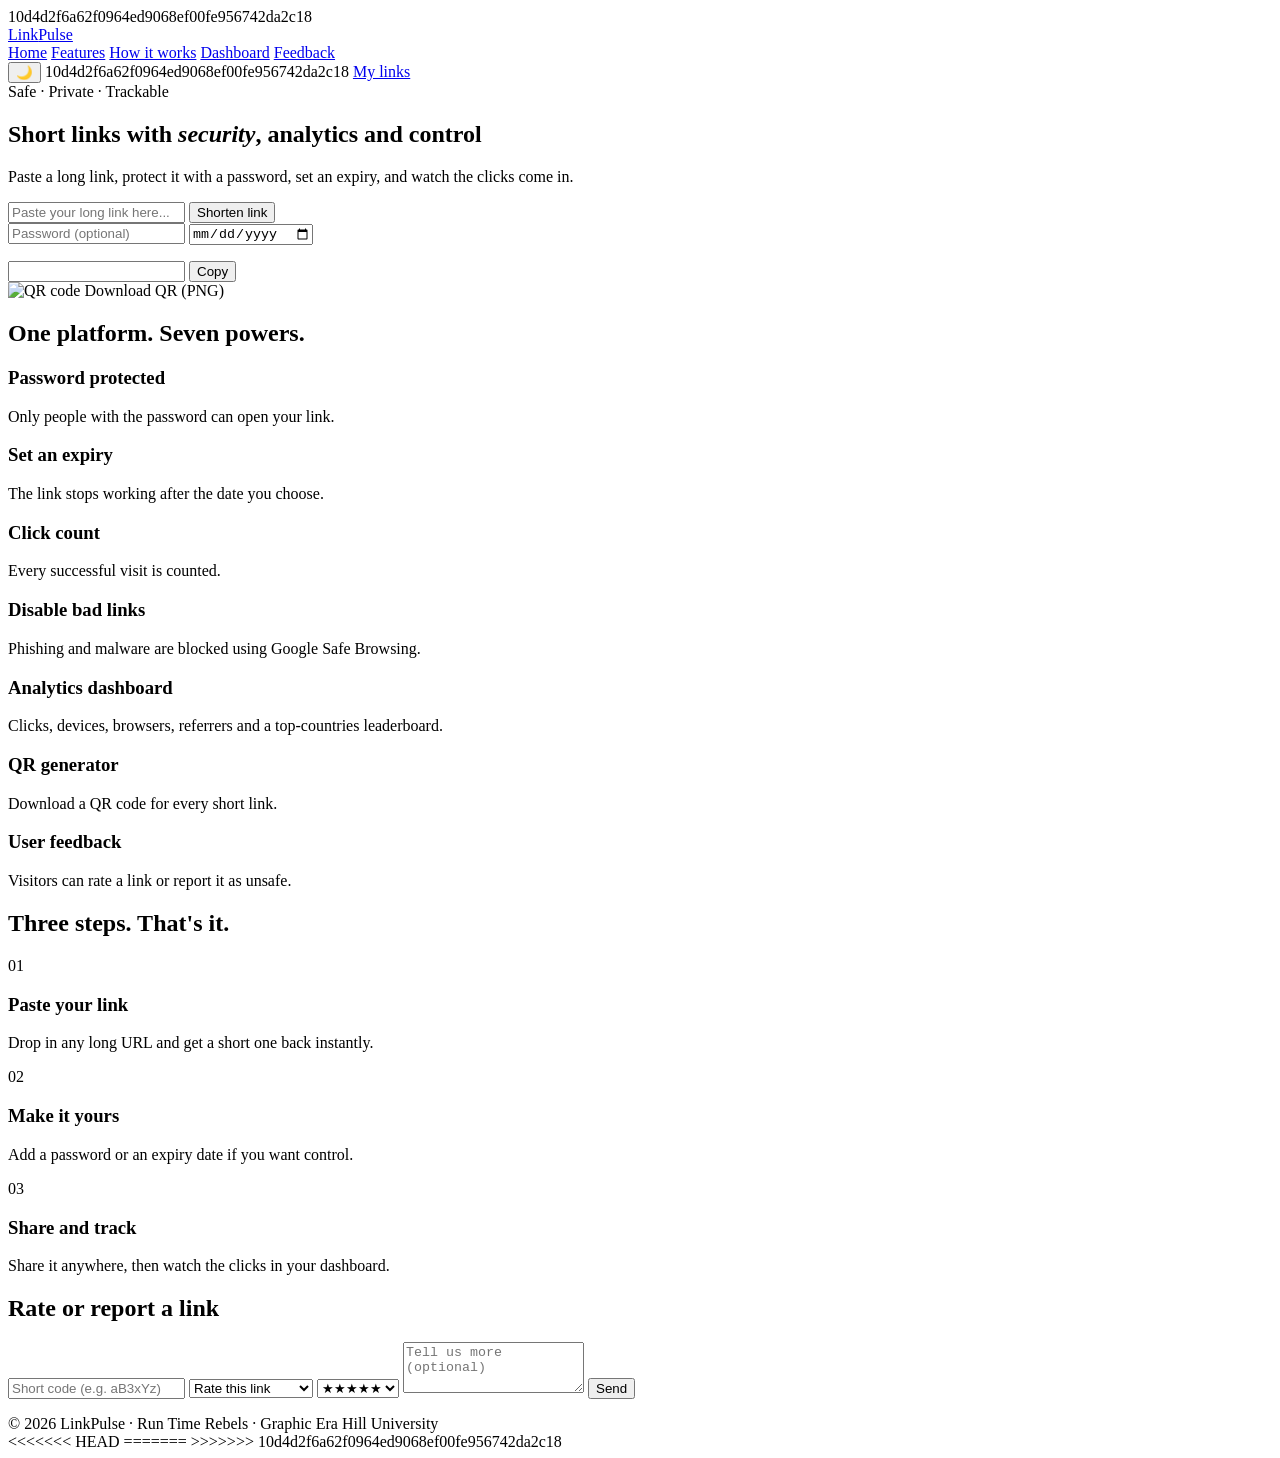
==== templates/index.html @ 5eec3382 "Fix merge conflict in index.html Resolve merge conflict in index.html" ====
<!DOCTYPE html>
<html lang="en">

<head>
    <meta charset="UTF-8">
    <meta name="viewport" content="width=device-width, initial-scale=1">
    <title>LinkPulse – Short links with security, analytics and control</title>

    <link rel="stylesheet" href="static/css/style.css">
    <script>
  document.documentElement.setAttribute("data-theme", localStorage.getItem("lp_theme") || "light");
</script>

    <link rel="stylesheet" href="styless.css">
 10d4d2f6a62f0964ed9068ef00fe956742da2c18
</head>

<body>

    <!-- 1. NAVBAR -->
    <header class="nav">
        <div class="container nav-inner">
            <a href="/" class="brand">Link<span>Pulse</span></a>

            <nav class="nav-links">
                <a href="/">Home</a>
                <a href="#features">Features</a>
                <a href="#how">How it works</a>
                <a href="/dashboard">Dashboard</a>
                <a href="#feedback">Feedback</a>
            </nav>

            <button id="theme-toggle" class="theme-btn" type="button" aria-label="Switch theme">🌙</button>


 10d4d2f6a62f0964ed9068ef00fe956742da2c18
            <a href="/dashboard" class="btn btn-small">My links</a>
        </div>
    </header>

    <main>

        <!-- 2. HERO: shorten form + result -->
        <section class="hero container">
            <span class="pill">Safe · Private · Trackable</span>
            <h1>Short links with <em>security</em>, analytics and control</h1>
            <p class="sub">Paste a long link, protect it with a password, set an expiry, and watch the clicks come in.
            </p>

            <!-- Shorten form -->
            <form id="shorten-form" class="shorten-box">
                <div class="row">
                    <input type="text" id="url" placeholder="Paste your long link here..." required>
                    <button type="submit" class="btn">Shorten link</button>
                </div>

                <div class="row options">
                    <input type="password" id="password" placeholder="Password (optional)">
                    <input type="date" id="expires" title="Expiry date (optional)">
                </div>

                <p id="error" class="error hidden"></p>
            </form>

            <!-- Result (hidden until a link is made) -->
            <div id="result" class="result hidden">
                <div class="row">
                    <input type="text" id="short-url" readonly>
                    <button id="copy-btn" class="btn">Copy</button>
                </div>

                <div class="qr-area">
                    <img id="qr-img" alt="QR code" width="130" height="130">
                    <a id="qr-download" class="btn btn-ghost" download="linkpulse-qr.png">Download QR (PNG)</a>
                </div>
            </div>
        </section>

        <!-- 3. FEATURES (7 cards) -->
        <section id="features" class="section container">
            <h2>One platform. Seven powers.</h2>

            <div class="grid">
                <div class="card">
                    <h3>Password protected</h3>
                    <p>Only people with the password can open your link.</p>
                </div>
                <div class="card">
                    <h3>Set an expiry</h3>
                    <p>The link stops working after the date you choose.</p>
                </div>
                <div class="card">
                    <h3>Click count</h3>
                    <p>Every successful visit is counted.</p>
                </div>
                <div class="card">
                    <h3>Disable bad links</h3>
                    <p>Phishing and malware are blocked using Google Safe Browsing.</p>
                </div>
                <div class="card">
                    <h3>Analytics dashboard</h3>
                    <p>Clicks, devices, browsers, referrers and a top-countries leaderboard.</p>
                </div>
                <div class="card">
                    <h3>QR generator</h3>
                    <p>Download a QR code for every short link.</p>
                </div>
                <div class="card">
                    <h3>User feedback</h3>
                    <p>Visitors can rate a link or report it as unsafe.</p>
                </div>
            </div>
        </section>

        <!-- 4. HOW IT WORKS (3 steps) -->
        <section id="how" class="section container">
            <h2>Three steps. That's it.</h2>

            <div class="grid three">
                <div class="card">
                    <span class="num">01</span>
                    <h3>Paste your link</h3>
                    <p>Drop in any long URL and get a short one back instantly.</p>
                </div>
                <div class="card">
                    <span class="num">02</span>
                    <h3>Make it yours</h3>
                    <p>Add a password or an expiry date if you want control.</p>
                </div>
                <div class="card">
                    <span class="num">03</span>
                    <h3>Share and track</h3>
                    <p>Share it anywhere, then watch the clicks in your dashboard.</p>
                </div>
            </div>
        </section>

        <!-- 5. FEEDBACK FORM -->
        <section id="feedback" class="section container narrow">
            <h2>Rate or report a link</h2>

            <form id="feedback-form" class="card form">
                <input type="text" id="fb-code" placeholder="Short code (e.g. aB3xYz)" required>

                <select id="fb-type">
                    <option value="rating">Rate this link</option>
                    <option value="report">Report as unsafe</option>
                </select>

                <select id="fb-rating">
                    <option value="5">★★★★★</option>
                    <option value="4">★★★★</option>
                    <option value="3">★★★</option>
                    <option value="2">★★</option>
                    <option value="1">★</option>
                </select>

                <textarea id="fb-message" rows="3" placeholder="Tell us more (optional)"></textarea>

                <button class="btn" type="submit">Send</button>
                <p id="fb-status" class="muted"></p>
            </form>
        </section>

    </main>

    <!-- 6. FOOTER -->
    <footer class="footer">
        <div class="container">© 2026 LinkPulse · Run Time Rebels · Graphic Era Hill University</div>
    </footer>

    <!-- Scripts -->
    <script src="/static/js/common.js"></script>
    <script src="/static/js/app.js"></script>
</body>

<<<<<<< HEAD
</html>
=======
</html>
>>>>>>> 10d4d2f6a62f0964ed9068ef00fe956742da2c18
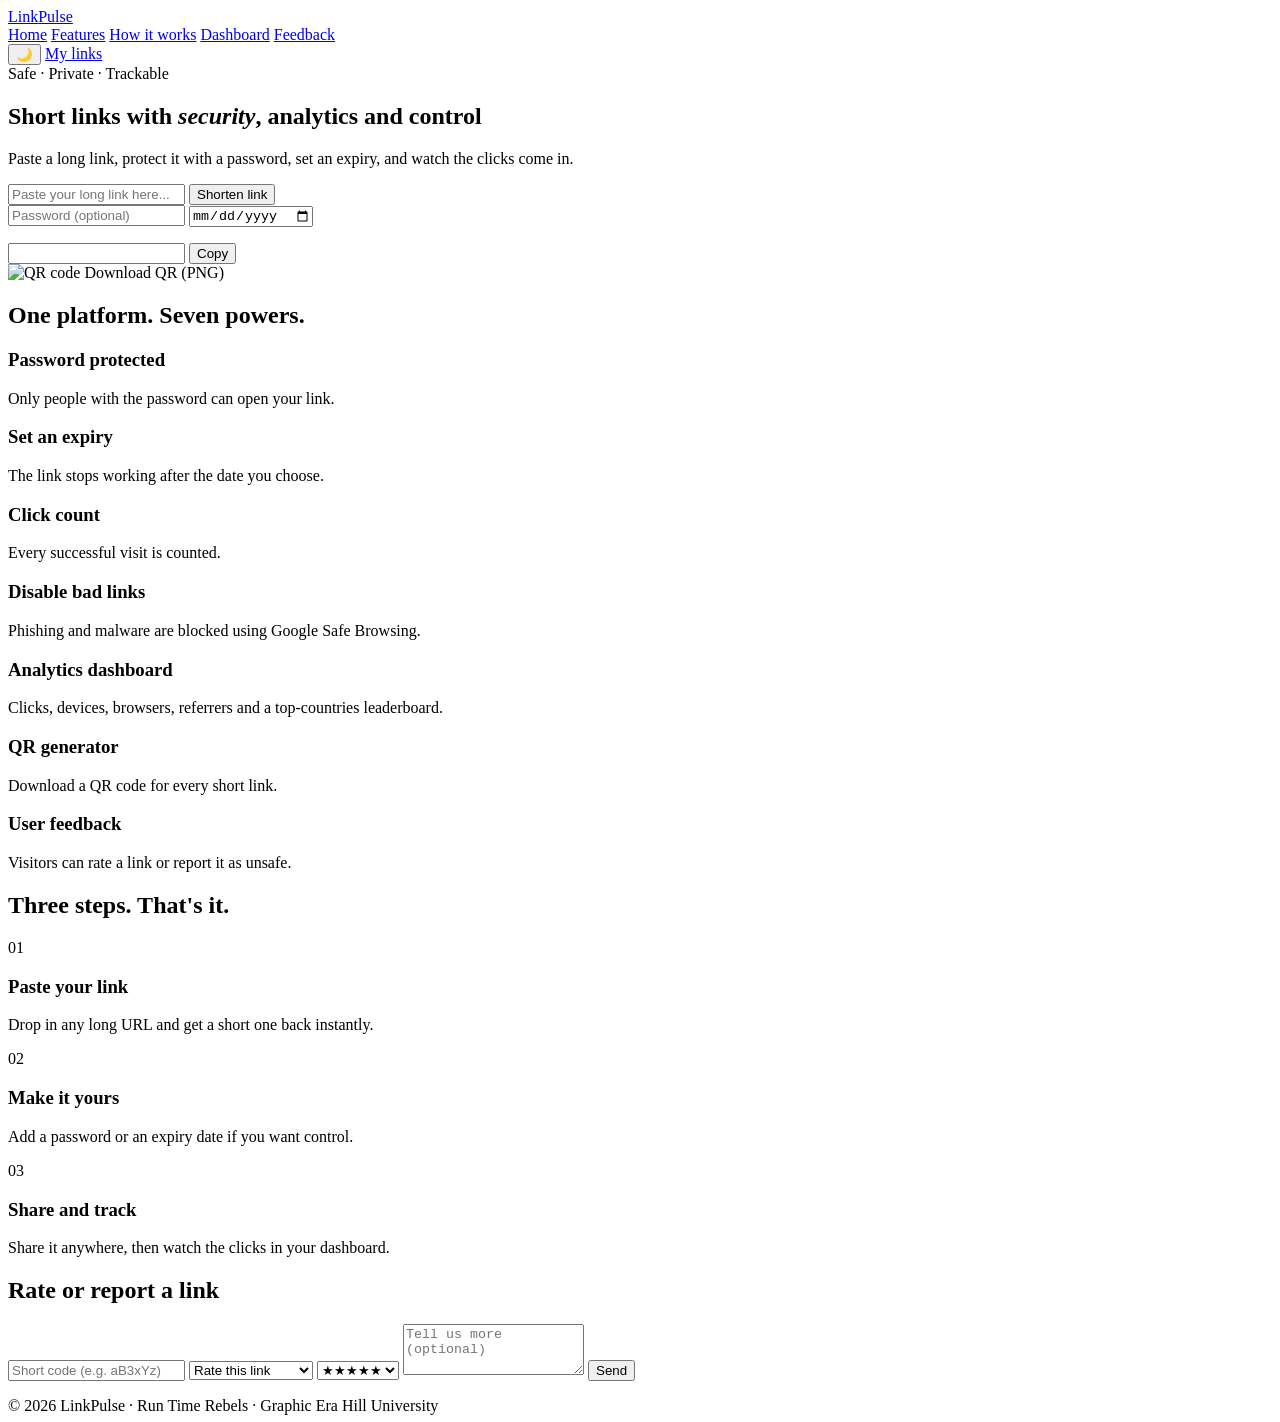
==== commit dba13ad7: "Clean up index.html by removing comments Removed commented sections for navbar, hero, features, how " ====
--- a/templates/index.html
+++ b/templates/index.html
@@ -12,12 +12,11 @@
 </script>
 
     <link rel="stylesheet" href="styless.css">
- 10d4d2f6a62f0964ed9068ef00fe956742da2c18
+
 </head>
 
 <body>
 
-    <!-- 1. NAVBAR -->
     <header class="nav">
         <div class="container nav-inner">
             <a href="/" class="brand">Link<span>Pulse</span></a>
@@ -33,21 +32,18 @@
             <button id="theme-toggle" class="theme-btn" type="button" aria-label="Switch theme">🌙</button>
 
 
- 10d4d2f6a62f0964ed9068ef00fe956742da2c18
             <a href="/dashboard" class="btn btn-small">My links</a>
         </div>
     </header>
 
     <main>
 
-        <!-- 2. HERO: shorten form + result -->
         <section class="hero container">
             <span class="pill">Safe · Private · Trackable</span>
             <h1>Short links with <em>security</em>, analytics and control</h1>
             <p class="sub">Paste a long link, protect it with a password, set an expiry, and watch the clicks come in.
             </p>
 
-            <!-- Shorten form -->
             <form id="shorten-form" class="shorten-box">
                 <div class="row">
                     <input type="text" id="url" placeholder="Paste your long link here..." required>
@@ -62,7 +58,6 @@
                 <p id="error" class="error hidden"></p>
             </form>
 
-            <!-- Result (hidden until a link is made) -->
             <div id="result" class="result hidden">
                 <div class="row">
                     <input type="text" id="short-url" readonly>
@@ -76,7 +71,6 @@
             </div>
         </section>
 
-        <!-- 3. FEATURES (7 cards) -->
         <section id="features" class="section container">
             <h2>One platform. Seven powers.</h2>
 
@@ -112,7 +106,6 @@
             </div>
         </section>
 
-        <!-- 4. HOW IT WORKS (3 steps) -->
         <section id="how" class="section container">
             <h2>Three steps. That's it.</h2>
 
@@ -135,7 +128,7 @@
             </div>
         </section>
 
-        <!-- 5. FEEDBACK FORM -->
+       
         <section id="feedback" class="section container narrow">
             <h2>Rate or report a link</h2>
 
@@ -164,18 +157,16 @@
 
     </main>
 
-    <!-- 6. FOOTER -->
+   
     <footer class="footer">
         <div class="container">© 2026 LinkPulse · Run Time Rebels · Graphic Era Hill University</div>
     </footer>
 
-    <!-- Scripts -->
+    
     <script src="/static/js/common.js"></script>
     <script src="/static/js/app.js"></script>
 </body>
 
-<<<<<<< HEAD
 </html>
-=======
+
 </html>
->>>>>>> 10d4d2f6a62f0964ed9068ef00fe956742da2c18
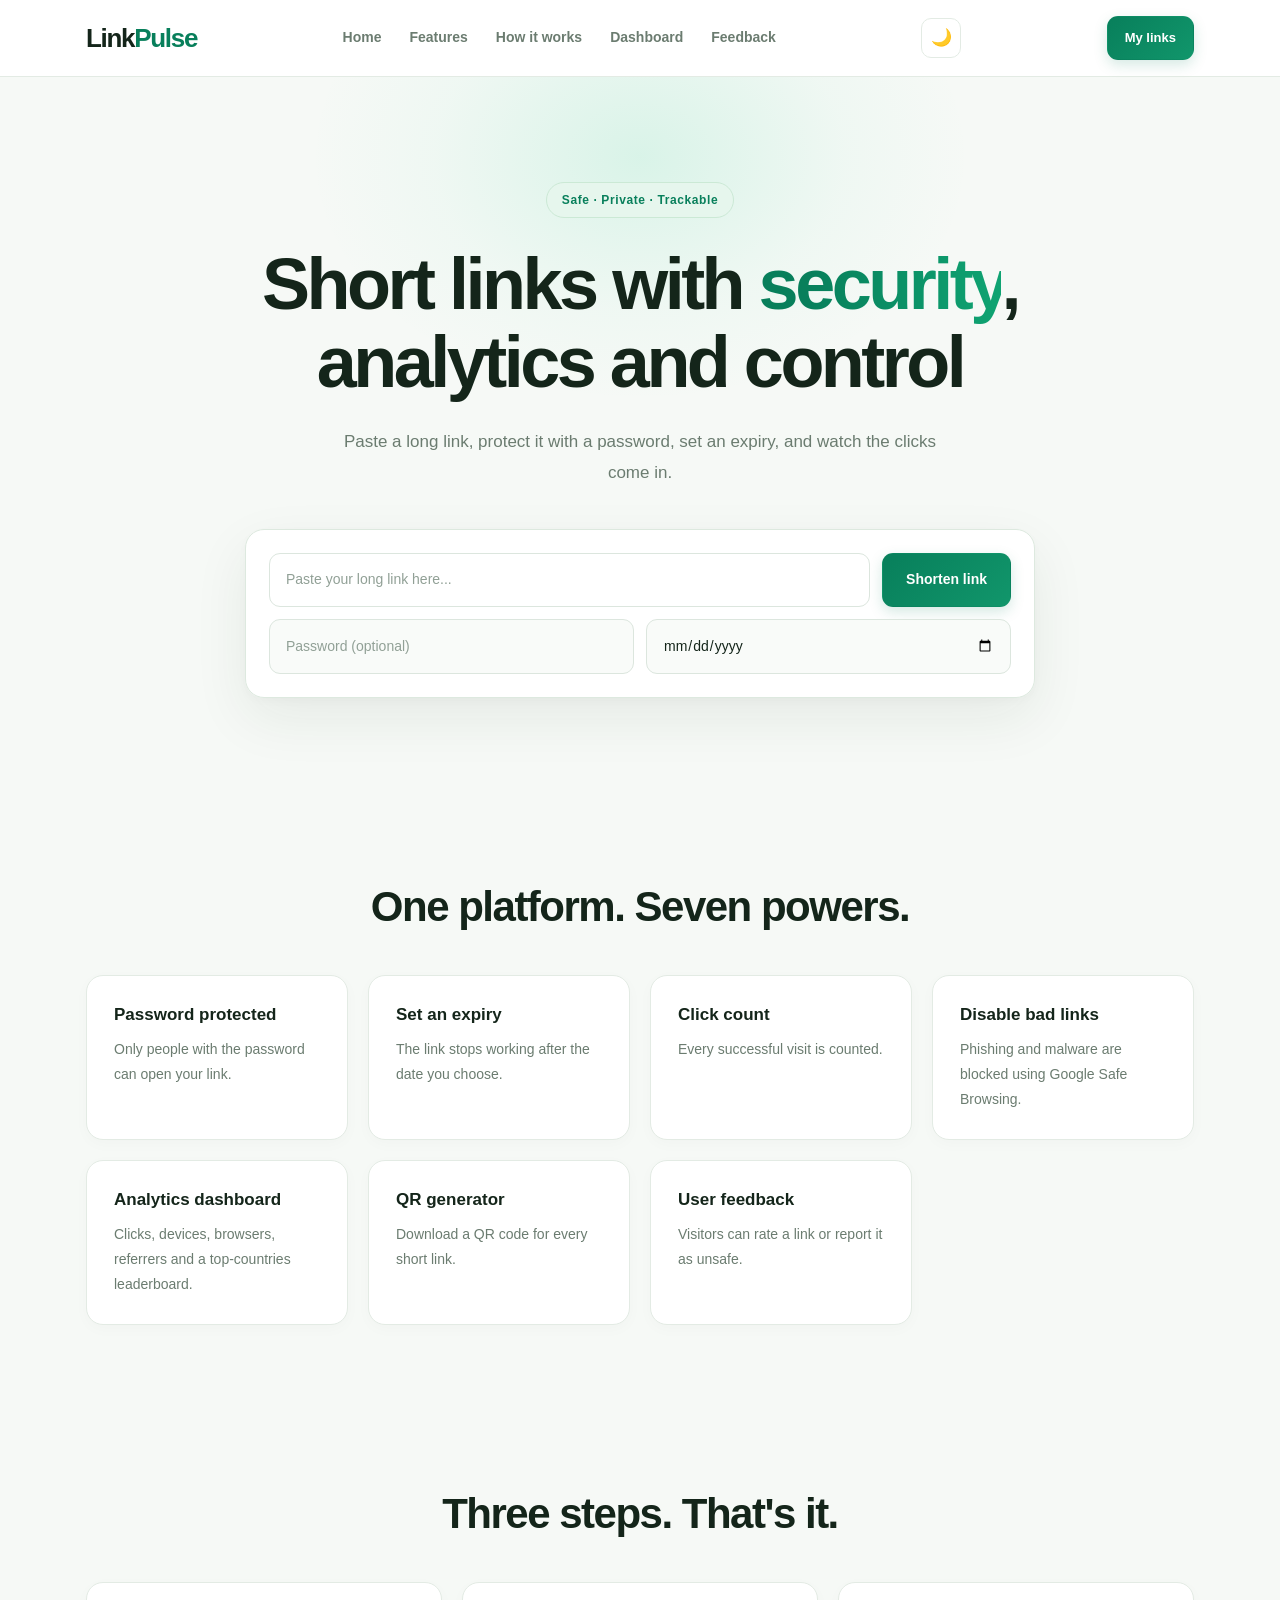
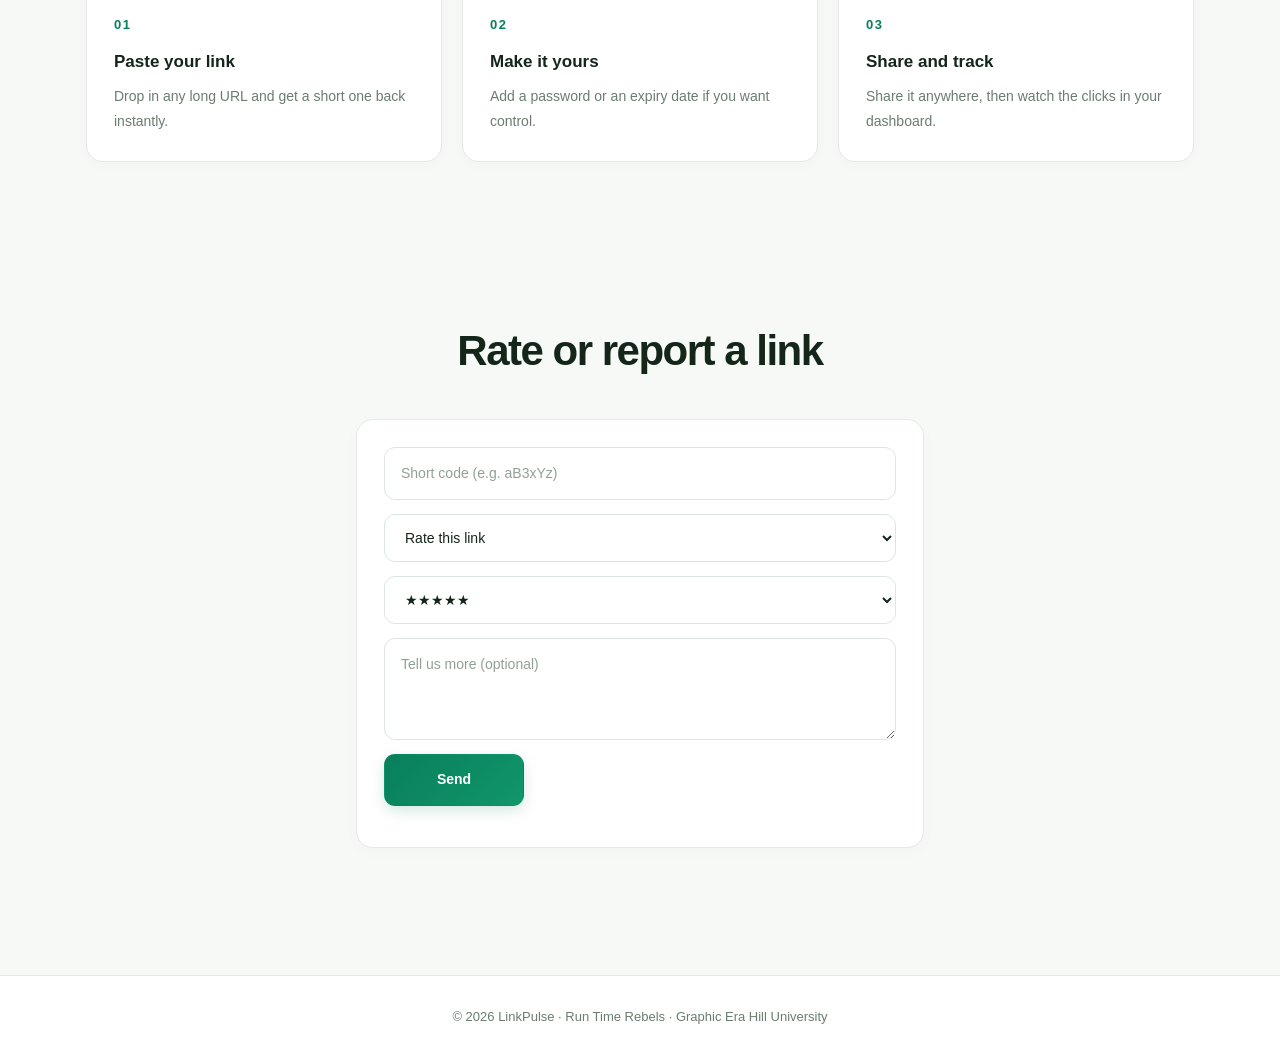
==== commit dfbf5785: "Fix stylesheet link and remove duplicate closing tag" ====
--- a/templates/index.html
+++ b/templates/index.html
@@ -6,13 +6,10 @@
     <meta name="viewport" content="width=device-width, initial-scale=1">
     <title>LinkPulse – Short links with security, analytics and control</title>
 
-    <link rel="stylesheet" href="static/css/style.css">
+    <link rel="stylesheet" href="/static/css/style.css">
     <script>
-  document.documentElement.setAttribute("data-theme", localStorage.getItem("lp_theme") || "light");
-</script>
-
-    <link rel="stylesheet" href="styless.css">
-
+        document.documentElement.setAttribute("data-theme", localStorage.getItem("lp_theme") || "light");
+    </script>
 </head>
 
 <body>
@@ -169,4 +166,4 @@
 
 </html>
 
-</html>
+
--- a/static/css/style.css
+++ b/static/css/style.css
@@ -0,0 +1,998 @@
+/* ========================================
+   LINKPULSE — PREMIUM EMERALD DESIGN
+======================================== */
+
+:root {
+    --bg: #F6F9F6;
+    --card: #FFFFFF;
+    --line: #E3EBE4;
+
+    --text: #14251A;
+    --muted: #6B7C70;
+
+    --accent: #087F5B;
+    --accent2: #34D399;
+    --accent-light: #E7F7EE;
+
+    --shadow:
+        0 12px 35px rgba(19, 55, 32, 0.07);
+}
+
+[data-theme="dark"] {
+    --bg: #0B120E;
+    --card: #121C16;
+    --line: #22312A;
+    --text: #E8F3EC;
+    --muted: #8FA596;
+    --accent: #34D399;
+    --accent2: #10B981;
+    --accent-light: #123325;
+    --shadow: 0 12px 35px rgba(0, 0, 0, 0.4);
+
+    --nav-bg: rgba(11, 18, 14, 0.9);
+    --input-bg: #0F1813;
+    --input-alt: #0F1813;
+    --input-border: #2A3B32;
+    --ghost-border: #2A4A3A;
+    --pill-border: #1F4A36;
+    --hover-line: #2F6B4F;
+    --table-head: #16241C;
+    --table-hover: #162219;
+    --bar-track: #1C2B22;
+}
+
+* {
+    box-sizing: border-box;
+    margin: 0;
+    padding: 0;
+}
+
+html {
+    scroll-behavior: smooth;
+    scroll-padding-top: 85px;
+}
+
+body {
+    font-family:
+        Inter,
+        -apple-system,
+        BlinkMacSystemFont,
+        "Segoe UI",
+        sans-serif;
+
+    background: var(--bg);
+    color: var(--text);
+    line-height: 1.7;
+    -webkit-font-smoothing: antialiased;
+}
+
+a {
+    color: inherit;
+    text-decoration: none;
+}
+
+button,
+input,
+select,
+textarea {
+    font: inherit;
+}
+
+.container {
+    max-width: 1160px;
+    margin: 0 auto;
+    padding: 0 26px;
+}
+
+.narrow {
+    max-width: 620px;
+}
+
+.hidden {
+    display: none !important;
+}
+
+.muted {
+    color: var(--muted);
+    font-size: 14px;
+}
+
+/* ========================================
+   NAVBAR
+======================================== */
+
+.nav {
+    position: sticky;
+    top: 0;
+    z-index: 100;
+
+    background: rgba(255, 255, 255, 0.92);
+    backdrop-filter: blur(16px);
+
+    border-bottom: 1px solid var(--line);
+}
+
+.nav-inner {
+    display: flex;
+    align-items: center;
+    justify-content: space-between;
+    gap: 24px;
+    min-height: 76px;
+}
+
+.brand {
+    font-size: 26px;
+    font-weight: 850;
+    letter-spacing: -1.3px;
+    color: var(--text);
+    white-space: nowrap;
+}
+
+.brand span {
+    color: var(--accent);
+}
+
+.nav-links {
+    display: flex;
+    align-items: center;
+    gap: 28px;
+
+    color: var(--muted);
+    font-size: 14px;
+    font-weight: 550;
+}
+
+.nav-links a {
+    transition: color 0.2s ease;
+}
+
+.nav-links a:hover {
+    color: var(--accent);
+}
+
+/* ========================================
+   BUTTONS
+======================================== */
+
+.btn {
+    display: inline-flex;
+    align-items: center;
+    justify-content: center;
+    gap: 8px;
+
+    background: linear-gradient(135deg,
+            #087F5B,
+            #11966B);
+
+    color: #FFFFFF;
+    border: 1px solid transparent;
+    border-radius: 11px;
+
+    padding: 13px 23px;
+
+    font-size: 14px;
+    font-weight: 700;
+    white-space: nowrap;
+
+    cursor: pointer;
+
+    box-shadow:
+        0 5px 14px rgba(8, 127, 91, 0.17);
+
+    transition:
+        transform 0.22s ease,
+        box-shadow 0.22s ease,
+        background 0.22s ease;
+}
+
+.btn:hover {
+    transform: translateY(-2px);
+
+    box-shadow:
+        0 9px 22px rgba(8, 127, 91, 0.24);
+}
+
+.btn:active {
+    transform: translateY(0);
+}
+
+.btn-small {
+    padding: 10px 17px;
+    font-size: 13px;
+}
+
+.btn-ghost {
+    background: #FFFFFF;
+    color: var(--accent);
+    border: 1px solid #BBDCC9;
+    box-shadow: none;
+}
+
+.btn-ghost:hover {
+    background: var(--accent-light);
+    box-shadow: none;
+}
+
+/* ========================================
+   INPUTS
+======================================== */
+
+input,
+select,
+textarea {
+    width: 100%;
+
+    background: #FFFFFF;
+    color: var(--text);
+
+    border: 1px solid #DCE6DE;
+    border-radius: 11px;
+
+    padding: 14px 16px;
+    font-size: 14px;
+
+    font-family: inherit;
+
+    transition:
+        border-color 0.2s ease,
+        box-shadow 0.2s ease;
+}
+
+input::placeholder,
+textarea::placeholder {
+    color: #91A096;
+}
+
+input:focus,
+select:focus,
+textarea:focus {
+    outline: none;
+
+    border-color: var(--accent);
+
+    box-shadow:
+        0 0 0 4px rgba(8, 127, 91, 0.09);
+}
+
+/* ========================================
+   HERO SECTION
+======================================== */
+
+.hero {
+    position: relative;
+    isolation: isolate;
+    overflow: hidden;
+
+    text-align: center;
+
+    padding: 105px 26px 80px;
+}
+
+.hero::before {
+    content: "";
+    position: absolute;
+    z-index: -1;
+
+    width: 650px;
+    height: 480px;
+
+    left: 50%;
+    top: -160px;
+
+    transform: translateX(-50%);
+
+    background: radial-gradient(ellipse,
+            rgba(52, 211, 153, 0.15),
+            rgba(52, 211, 153, 0.035) 45%,
+            transparent 72%);
+
+    pointer-events: none;
+    animation: ambientFloat 8s ease-in-out infinite;
+}
+
+.pill {
+    display: inline-flex;
+    align-items: center;
+    justify-content: center;
+
+    padding: 7px 15px;
+
+    border: 1px solid #CBE9D5;
+    border-radius: 999px;
+
+    background: rgba(231, 247, 238, 0.9);
+
+    color: #087F5B;
+
+    font-size: 12px;
+    font-weight: 750;
+    letter-spacing: 0.6px;
+
+    margin-bottom: 28px;
+}
+
+.hero h1 {
+    max-width: 900px;
+    margin: 0 auto 24px;
+
+    font-size: clamp(42px, 6vw, 72px);
+
+    line-height: 1.08;
+    letter-spacing: -3.5px;
+
+    font-weight: 850;
+    animation: cinematicReveal 1s ease both;
+}
+
+.hero h1 em {
+    font-style: normal;
+
+    background: linear-gradient(90deg,
+            #087F5B 10%,
+            #10A875 55%,
+            #34D399 100%);
+    background-size: 200% auto;
+    -webkit-background-clip: text;
+    -webkit-text-fill-color: transparent;
+    color: transparent;
+    animation: brandGlow 4s linear infinite;
+}
+
+.sub {
+    max-width: 620px;
+
+    margin: 0 auto 40px;
+
+    color: var(--muted);
+
+    font-size: 17px;
+    line-height: 1.85;
+}
+
+/* ========================================
+   URL SHORTENER BOX
+======================================== */
+
+.shorten-box,
+.result {
+    max-width: 790px;
+
+    margin: 0 auto 22px;
+    padding: 23px;
+
+    background: rgba(255, 255, 255, 0.96);
+
+    border: 1px solid #DDE9DF;
+    border-radius: 19px;
+
+    text-align: left;
+
+    box-shadow:
+        0 20px 55px rgba(23, 55, 33, 0.075),
+        0 3px 10px rgba(23, 55, 33, 0.025);
+}
+
+.row {
+    display: flex;
+    align-items: stretch;
+    gap: 12px;
+}
+
+.row+.row {
+    margin-top: 12px;
+}
+
+.row .btn {
+    flex-shrink: 0;
+}
+
+.shorten-box .row:first-child input {
+    min-width: 0;
+}
+
+.options input {
+    background: #F9FBF9;
+}
+
+.error {
+    color: #DC2626;
+    margin-top: 12px;
+    font-size: 13px;
+}
+
+.qr-area {
+    display: flex;
+    align-items: center;
+    flex-wrap: wrap;
+    gap: 18px;
+    margin-top: 20px;
+}
+
+.qr-area img {
+    background: #FFFFFF;
+    padding: 7px;
+    border: 1px solid var(--line);
+    border-radius: 12px;
+}
+
+/* ========================================
+   SECTIONS
+======================================== */
+
+.section {
+    padding: 82px 26px;
+}
+
+.section h2 {
+    text-align: center;
+
+    font-size: clamp(29px, 4vw, 42px);
+
+    line-height: 1.2;
+    letter-spacing: -1.5px;
+
+    font-weight: 800;
+
+    margin-bottom: 42px;
+}
+
+/* ========================================
+   FEATURE CARDS
+======================================== */
+
+.grid {
+    display: grid;
+
+    grid-template-columns:
+        repeat(auto-fit, minmax(230px, 1fr));
+
+    gap: 20px;
+}
+
+.grid.three {
+    grid-template-columns:
+        repeat(auto-fit, minmax(270px, 1fr));
+}
+
+.card {
+    overflow: hidden;
+    position: relative;
+
+    background: var(--card);
+
+    border: 1px solid var(--line);
+    border-radius: 17px;
+
+    padding: 27px;
+
+    box-shadow:
+        0 4px 15px rgba(23, 55, 33, 0.025);
+
+    transition:
+        transform 0.25s ease,
+        border-color 0.25s ease,
+        box-shadow 0.25s ease;
+}
+
+.card:hover {
+    transform: translateY(-5px);
+
+    border-color: #A8D9B8;
+
+    box-shadow: var(--shadow);
+}
+
+.card h3 {
+    color: var(--text);
+
+    font-size: 17px;
+    font-weight: 750;
+    line-height: 1.4;
+
+    margin-bottom: 10px;
+}
+
+.card p {
+    color: var(--muted);
+
+    font-size: 14px;
+    line-height: 1.8;
+}
+
+.num {
+    display: inline-block;
+
+    color: var(--accent);
+
+    font-size: 13px;
+    font-weight: 800;
+
+    letter-spacing: 1.5px;
+
+    margin-bottom: 14px;
+}
+
+/* ========================================
+   FEEDBACK FORM
+======================================== */
+
+.form {
+    display: grid;
+    gap: 14px;
+}
+
+.form textarea {
+    resize: vertical;
+    min-height: 100px;
+}
+
+.form .btn {
+    justify-self: start;
+    min-width: 140px;
+}
+
+/* ========================================
+   FOOTER
+======================================== */
+
+.footer {
+    border-top: 1px solid var(--line);
+
+    padding: 30px 20px;
+
+    text-align: center;
+
+    background: #FFFFFF;
+
+    color: var(--muted);
+    font-size: 13px;
+
+    margin-top: 45px;
+}
+
+/* ========================================
+   DASHBOARD
+======================================== */
+
+.page-title {
+    padding: 48px 0 24px;
+}
+
+.page-title h1 {
+    font-size: clamp(29px, 4vw, 38px);
+
+    font-weight: 850;
+    letter-spacing: -1.3px;
+
+    line-height: 1.2;
+}
+
+main.container>.card {
+    overflow-x: auto;
+}
+
+.table {
+    width: 100%;
+    border-collapse: collapse;
+}
+
+.table th,
+.table td {
+    text-align: left;
+
+    padding: 16px 14px;
+
+    border-bottom: 1px solid var(--line);
+
+    font-size: 13px;
+}
+
+.table th {
+    color: var(--muted);
+
+    font-weight: 700;
+
+    background: #F2F7F3;
+}
+
+.table tbody tr {
+    transition: background 0.2s ease;
+}
+
+.table tbody tr:hover {
+    background: #F5FAF6;
+}
+
+.table td.long {
+    max-width: 260px;
+
+    overflow: hidden;
+    text-overflow: ellipsis;
+    white-space: nowrap;
+
+    color: var(--muted);
+}
+
+.badge {
+    display: inline-block;
+
+    padding: 5px 11px;
+
+    border-radius: 999px;
+    font-size: 11px;
+    font-weight: 750;
+
+    border: 1px solid var(--line);
+}
+
+.badge.ok {
+    color: #087F5B;
+    background: #E7F7EE;
+    border-color: #C5EBD2;
+}
+
+.badge.bad {
+    color: #B91C1C;
+    background: #FEF2F2;
+    border-color: #FECACA;
+}
+
+.badge.warn {
+    color: #92400E;
+    background: #FFFBEB;
+    border-color: #FDE68A;
+}
+
+/* ========================================
+   ANALYTICS
+======================================== */
+
+.stat-row {
+    display: grid;
+
+    grid-template-columns:
+        repeat(auto-fit, minmax(160px, 1fr));
+
+    gap: 17px;
+
+    margin: 25px 0 32px;
+}
+
+.stat {
+    background: #FFFFFF;
+
+    border: 1px solid var(--line);
+    border-radius: 16px;
+
+    padding: 23px;
+
+    box-shadow:
+        0 4px 15px rgba(23, 55, 33, 0.03);
+}
+
+.stat .muted {
+    font-weight: 600;
+}
+
+.stat b {
+    display: block;
+
+    margin-top: 8px;
+
+    font-size: 32px;
+    line-height: 1.2;
+
+    color: var(--accent);
+
+    letter-spacing: -1px;
+}
+
+.bar-row {
+    display: grid;
+
+    grid-template-columns: 115px minmax(50px, 1fr) 35px;
+
+    align-items: center;
+    gap: 10px;
+
+    margin: 13px 0;
+
+    font-size: 13px;
+}
+
+.bar {
+    height: 9px;
+
+    overflow: hidden;
+
+    border-radius: 999px;
+    background: #E8F0EA;
+}
+
+.bar>i {
+    display: block;
+
+    height: 100%;
+
+    border-radius: 999px;
+
+    background: linear-gradient(90deg,
+            #087F5B,
+            #34D399);
+}
+
+/* ========================================
+   UNLOCK PAGE
+======================================== */
+
+.center-box {
+    max-width: 430px;
+
+    margin: 18vh auto;
+
+    padding: 30px;
+
+    text-align: center;
+
+    background: #FFFFFF;
+
+    border: 1px solid var(--line);
+    border-radius: 20px;
+
+    box-shadow: var(--shadow);
+}
+
+/* ========================================
+   ACCESSIBILITY
+======================================== */
+
+.btn:focus-visible,
+a:focus-visible {
+    outline: 3px solid #34D399;
+    outline-offset: 3px;
+}
+
+/* ========================================
+   RESPONSIVE DESIGN
+======================================== */
+
+@media (max-width: 900px) {
+    .nav-links {
+        gap: 15px;
+        font-size: 13px;
+    }
+
+    .hero {
+        padding-top: 80px;
+    }
+
+    .hero h1 {
+        letter-spacing: -2px;
+    }
+}
+
+@media (max-width: 700px) {
+    .container {
+        padding: 0 18px;
+    }
+
+    .nav-inner {
+        min-height: 66px;
+    }
+
+    .nav-links {
+        display: none;
+    }
+
+    .brand {
+        font-size: 23px;
+    }
+
+    .hero {
+        padding: 72px 18px 50px;
+    }
+
+    .hero h1 {
+        font-size: clamp(37px, 10vw, 49px);
+        letter-spacing: -1.8px;
+    }
+
+    .sub {
+        font-size: 15px;
+        margin-bottom: 30px;
+    }
+
+    .shorten-box,
+    .result {
+        padding: 17px;
+        border-radius: 15px;
+    }
+
+    .row {
+        flex-direction: column;
+    }
+
+    .row .btn {
+        width: 100%;
+    }
+
+    .section {
+        padding: 58px 18px;
+    }
+
+    .section h2 {
+        margin-bottom: 28px;
+    }
+
+    .grid,
+    .grid.three {
+        grid-template-columns: 1fr;
+    }
+
+    .card {
+        padding: 23px;
+    }
+
+    .page-title {
+        padding-top: 32px;
+    }
+
+    .table th,
+    .table td {
+        padding: 12px;
+    }
+
+    .bar-row {
+        grid-template-columns: 90px minmax(40px, 1fr) 30px;
+        gap: 7px;
+        font-size: 12px;
+    }
+
+    .footer {
+        margin-top: 25px;
+    }
+}
+
+/* ========================================
+   ANIMATIONS
+======================================== */
+
+.card::before {
+    content: "";
+    position: absolute;
+    top: 0;
+    left: 0;
+    width: 100%;
+    height: 3px;
+    background: linear-gradient(90deg, #087F5B, #34D399);
+    transform: scaleX(0);
+    transform-origin: left;
+    transition: transform 0.35s ease;
+}
+
+.card:hover::before {
+    transform: scaleX(1);
+}
+
+@keyframes brandGlow {
+    to { background-position: 200% center; }
+}
+
+@keyframes cinematicReveal {
+    from { opacity: 0; transform: translateY(20px); filter: blur(5px); }
+    to   { opacity: 1; transform: translateY(0); filter: blur(0); }
+}
+
+@keyframes ambientFloat {
+    0%, 100% { transform: translateY(0); }
+    50%      { transform: translateY(12px); }
+}
+
+@media (prefers-reduced-motion: reduce) {
+    *,
+    *::before,
+    *::after {
+        scroll-behavior: auto !important;
+        transition: none !important;
+        animation: none !important;
+    }
+}
+
+/* ========================================
+   THEME BUTTON
+======================================== */
+
+.theme-btn {
+    background: var(--card);
+    border: 1px solid var(--line);
+    border-radius: 10px;
+    width: 40px;
+    height: 40px;
+    font-size: 17px;
+    cursor: pointer;
+    transition: border-color 0.2s ease;
+}
+
+.theme-btn:hover {
+    border-color: var(--accent);
+}
+
+/* ========================================
+   DARK MODE FIXES
+   (these replace the hard-coded light colors)
+======================================== */
+
+[data-theme="dark"] .nav {
+    background: rgba(11, 18, 14, 0.9);
+}
+
+[data-theme="dark"] .btn-ghost {
+    background: var(--card);
+    border-color: #2A4A3A;
+}
+
+[data-theme="dark"] .btn-ghost:hover {
+    background: var(--accent-light);
+}
+
+[data-theme="dark"] input,
+[data-theme="dark"] select,
+[data-theme="dark"] textarea {
+    background: #0F1813;
+    border-color: #2A3B32;
+}
+
+[data-theme="dark"] input::placeholder,
+[data-theme="dark"] textarea::placeholder {
+    color: var(--muted);
+}
+
+[data-theme="dark"] .options input {
+    background: #0F1813;
+}
+
+[data-theme="dark"] .pill {
+    background: var(--accent-light);
+    border-color: #1F4A36;
+    color: var(--accent);
+}
+
+[data-theme="dark"] .shorten-box,
+[data-theme="dark"] .result {
+    background: var(--card);
+    border-color: var(--line);
+}
+
+[data-theme="dark"] .card:hover {
+    border-color: #2F6B4F;
+}
+
+[data-theme="dark"] .footer,
+[data-theme="dark"] .stat,
+[data-theme="dark"] .center-box {
+    background: var(--card);
+}
+
+[data-theme="dark"] .table th {
+    background: #16241C;
+}
+
+[data-theme="dark"] .table tbody tr:hover {
+    background: #162219;
+}
+
+[data-theme="dark"] .bar {
+    background: #1C2B22;
+}
+
+[data-theme="dark"] .badge.ok {
+    color: var(--accent);
+    background: var(--accent-light);
+    border-color: #1F4A36;
+}
+
+[data-theme="dark"] .badge.bad {
+    background: #2A1517;
+    border-color: #5B2328;
+    color: #F87171;
+}
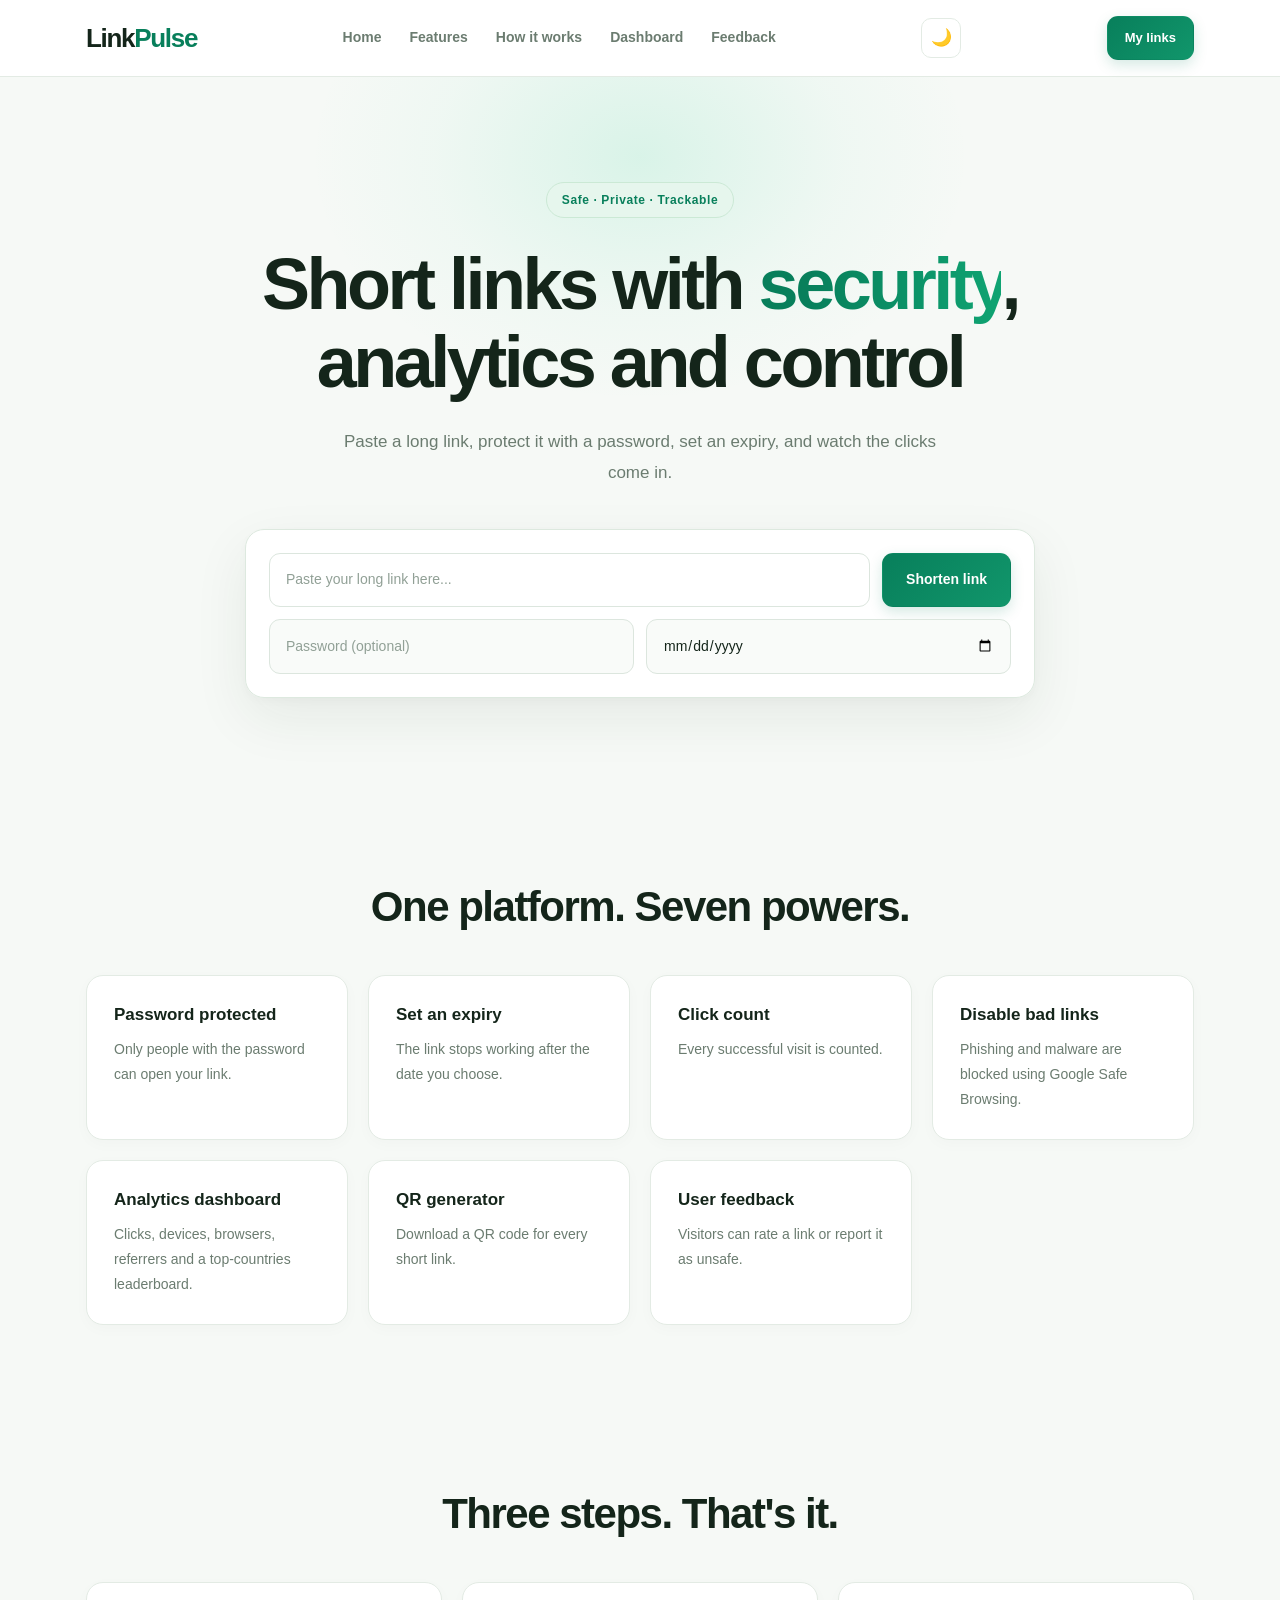
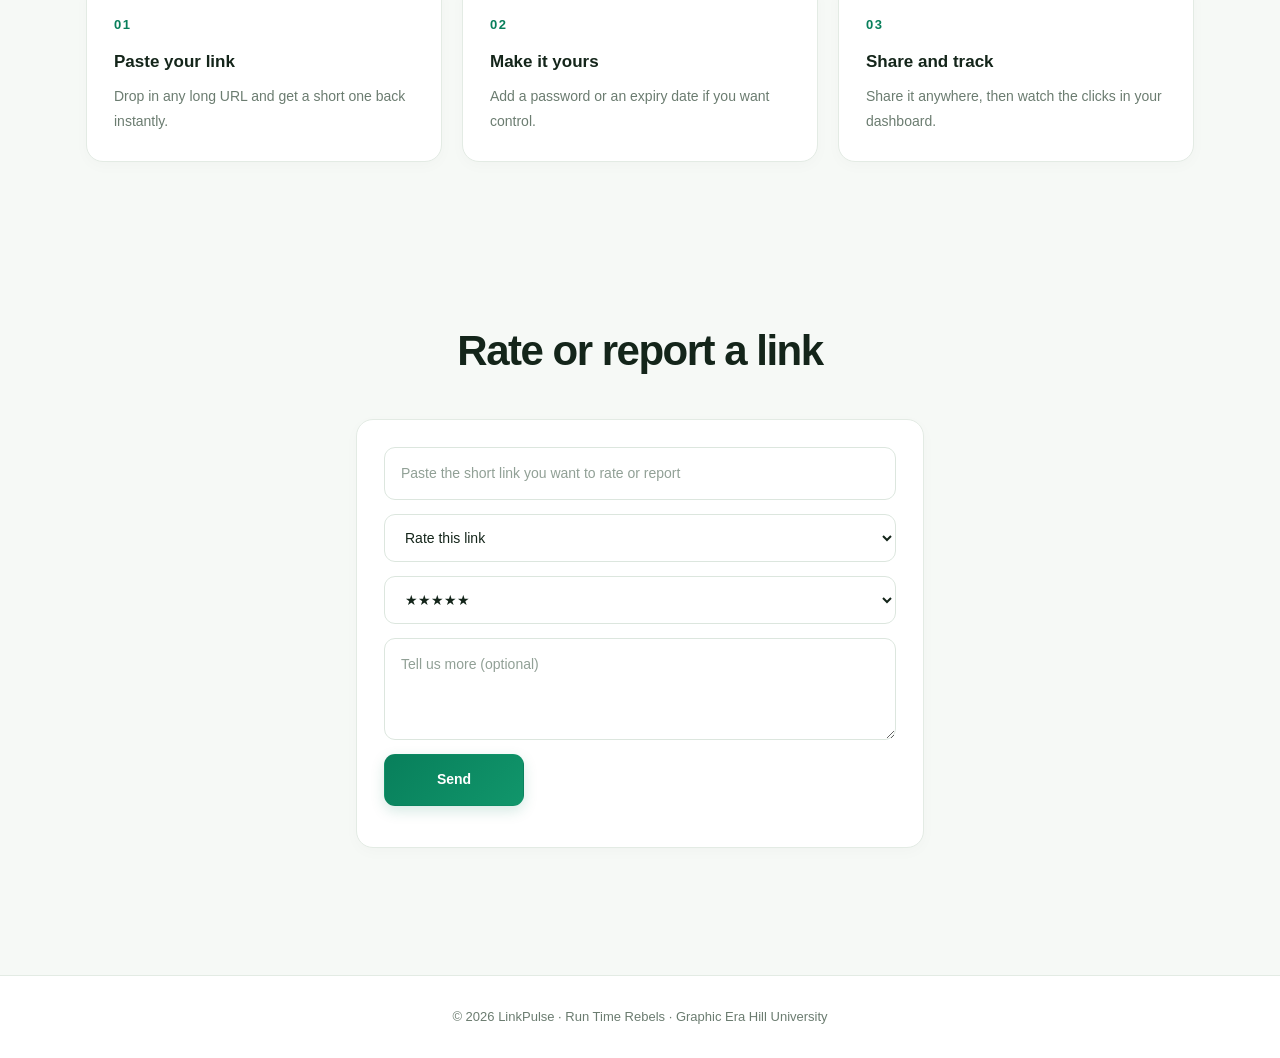
==== commit af6e722e: "Update feedback form input placeholder text" ====
--- a/templates/index.html
+++ b/templates/index.html
@@ -130,8 +130,7 @@
             <h2>Rate or report a link</h2>
 
             <form id="feedback-form" class="card form">
-                <input type="text" id="fb-code" placeholder="Short code (e.g. aB3xYz)" required>
-
+               <input type="text" id="fb-code" placeholder="Paste the short link you want to rate or report" required>
                 <select id="fb-type">
                     <option value="rating">Rate this link</option>
                     <option value="report">Report as unsafe</option>
--- a/static/css/style.css
+++ b/static/css/style.css
@@ -1,7 +1,3 @@
-/* ========================================
-   LINKPULSE — PREMIUM EMERALD DESIGN
-======================================== */
-
 :root {
     --bg: #F6F9F6;
     --card: #FFFFFF;
@@ -97,10 +93,6 @@
     font-size: 14px;
 }
 
-/* ========================================
-   NAVBAR
-======================================== */
-
 .nav {
     position: sticky;
     top: 0;
@@ -150,9 +142,6 @@
     color: var(--accent);
 }
 
-/* ========================================
-   BUTTONS
-======================================== */
 
 .btn {
     display: inline-flex;
@@ -213,9 +202,6 @@
     box-shadow: none;
 }
 
-/* ========================================
-   INPUTS
-======================================== */
 
 input,
 select,
@@ -254,9 +240,6 @@
         0 0 0 4px rgba(8, 127, 91, 0.09);
 }
 
-/* ========================================
-   HERO SECTION
-======================================== */
 
 .hero {
     position: relative;
@@ -349,9 +332,6 @@
     line-height: 1.85;
 }
 
-/* ========================================
-   URL SHORTENER BOX
-======================================== */
 
 .shorten-box,
 .result {
@@ -415,9 +395,7 @@
     border-radius: 12px;
 }
 
-/* ========================================
-   SECTIONS
-======================================== */
+
 
 .section {
     padding: 82px 26px;
@@ -436,9 +414,7 @@
     margin-bottom: 42px;
 }
 
-/* ========================================
-   FEATURE CARDS
-======================================== */
+
 
 .grid {
     display: grid;
@@ -512,9 +488,7 @@
     margin-bottom: 14px;
 }
 
-/* ========================================
-   FEEDBACK FORM
-======================================== */
+
 
 .form {
     display: grid;
@@ -531,9 +505,6 @@
     min-width: 140px;
 }
 
-/* ========================================
-   FOOTER
-======================================== */
 
 .footer {
     border-top: 1px solid var(--line);
@@ -550,9 +521,6 @@
     margin-top: 45px;
 }
 
-/* ========================================
-   DASHBOARD
-======================================== */
 
 .page-title {
     padding: 48px 0 24px;
@@ -643,9 +611,6 @@
     border-color: #FDE68A;
 }
 
-/* ========================================
-   ANALYTICS
-======================================== */
 
 .stat-row {
     display: grid;
@@ -721,10 +686,6 @@
             #34D399);
 }
 
-/* ========================================
-   UNLOCK PAGE
-======================================== */
-
 .center-box {
     max-width: 430px;
 
@@ -742,9 +703,6 @@
     box-shadow: var(--shadow);
 }
 
-/* ========================================
-   ACCESSIBILITY
-======================================== */
 
 .btn:focus-visible,
 a:focus-visible {
@@ -752,10 +710,6 @@
     outline-offset: 3px;
 }
 
-/* ========================================
-   RESPONSIVE DESIGN
-======================================== */
-
 @media (max-width: 900px) {
     .nav-links {
         gap: 15px;
@@ -853,9 +807,6 @@
     }
 }
 
-/* ========================================
-   ANIMATIONS
-======================================== */
 
 .card::before {
     content: "";
@@ -898,9 +849,6 @@
     }
 }
 
-/* ========================================
-   THEME BUTTON
-======================================== */
 
 .theme-btn {
     background: var(--card);
@@ -917,10 +865,6 @@
     border-color: var(--accent);
 }
 
-/* ========================================
-   DARK MODE FIXES
-   (these replace the hard-coded light colors)
-======================================== */
 
 [data-theme="dark"] .nav {
     background: rgba(11, 18, 14, 0.9);
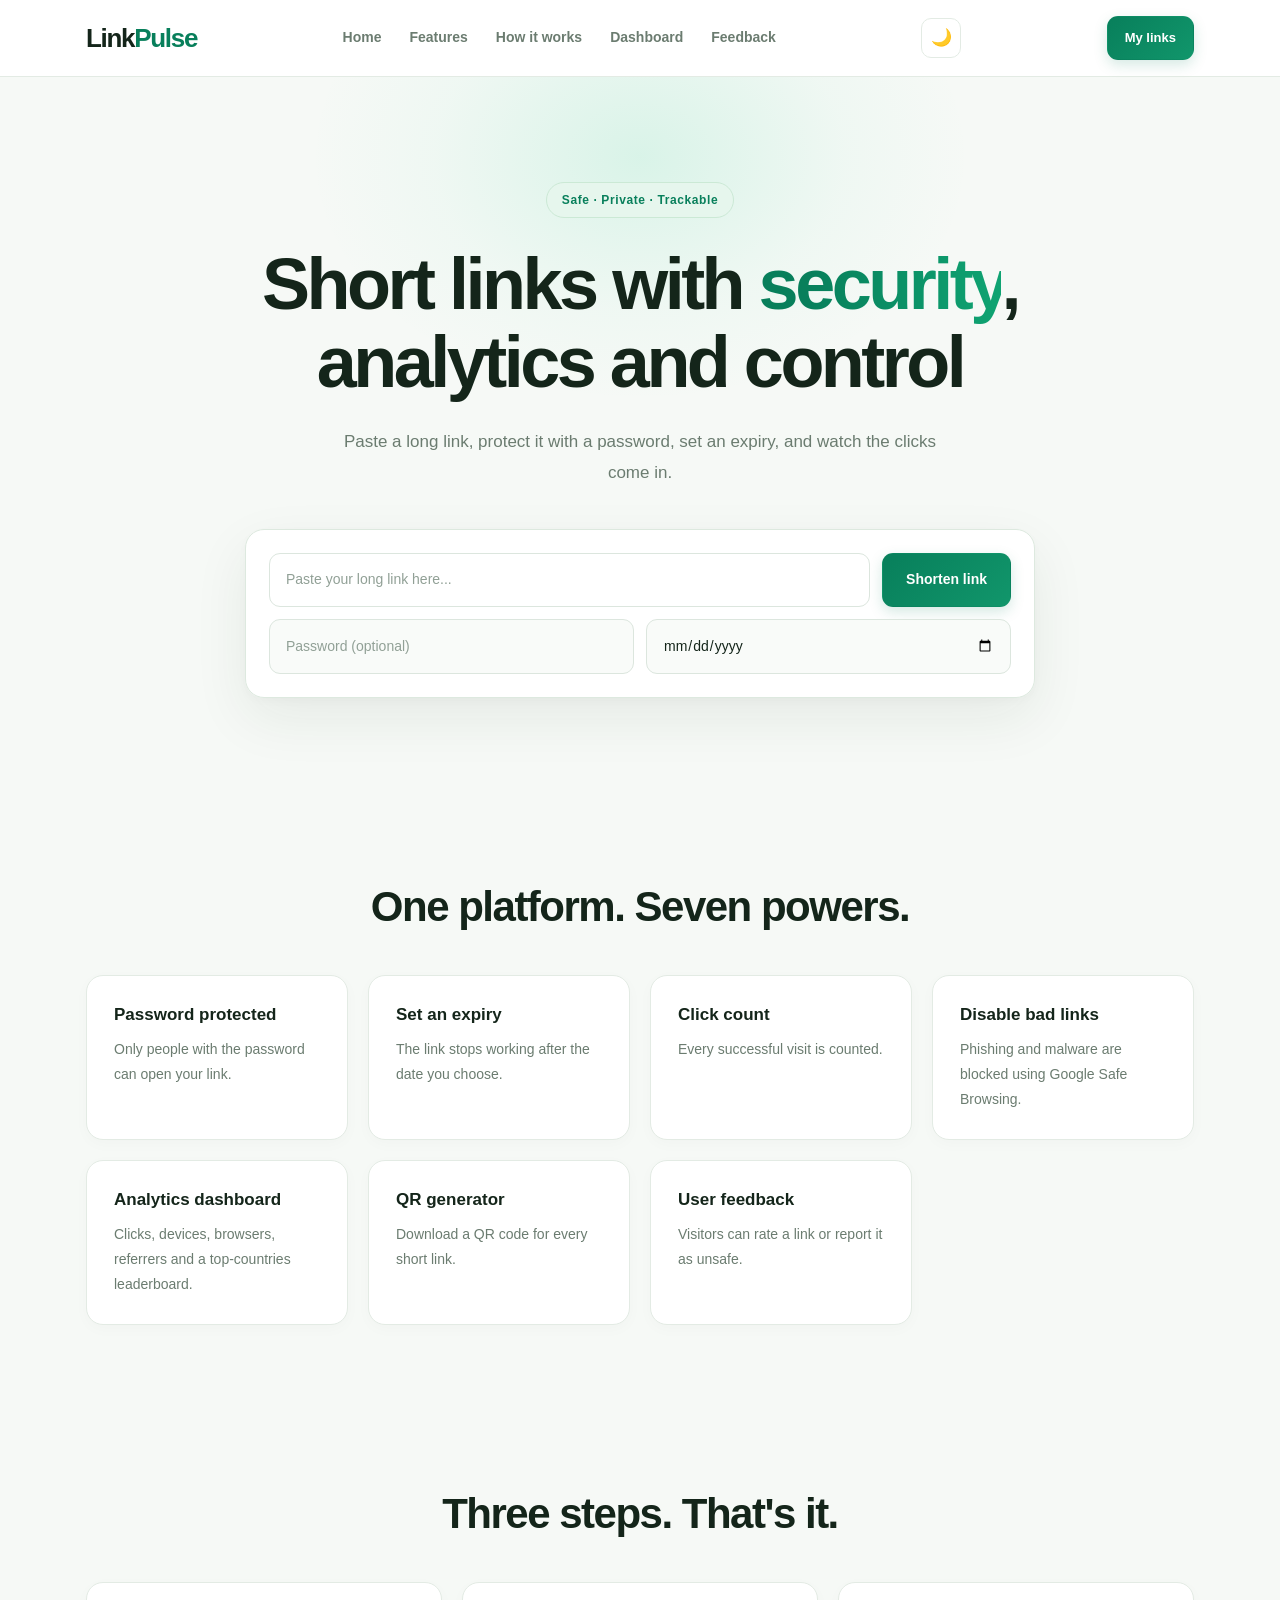
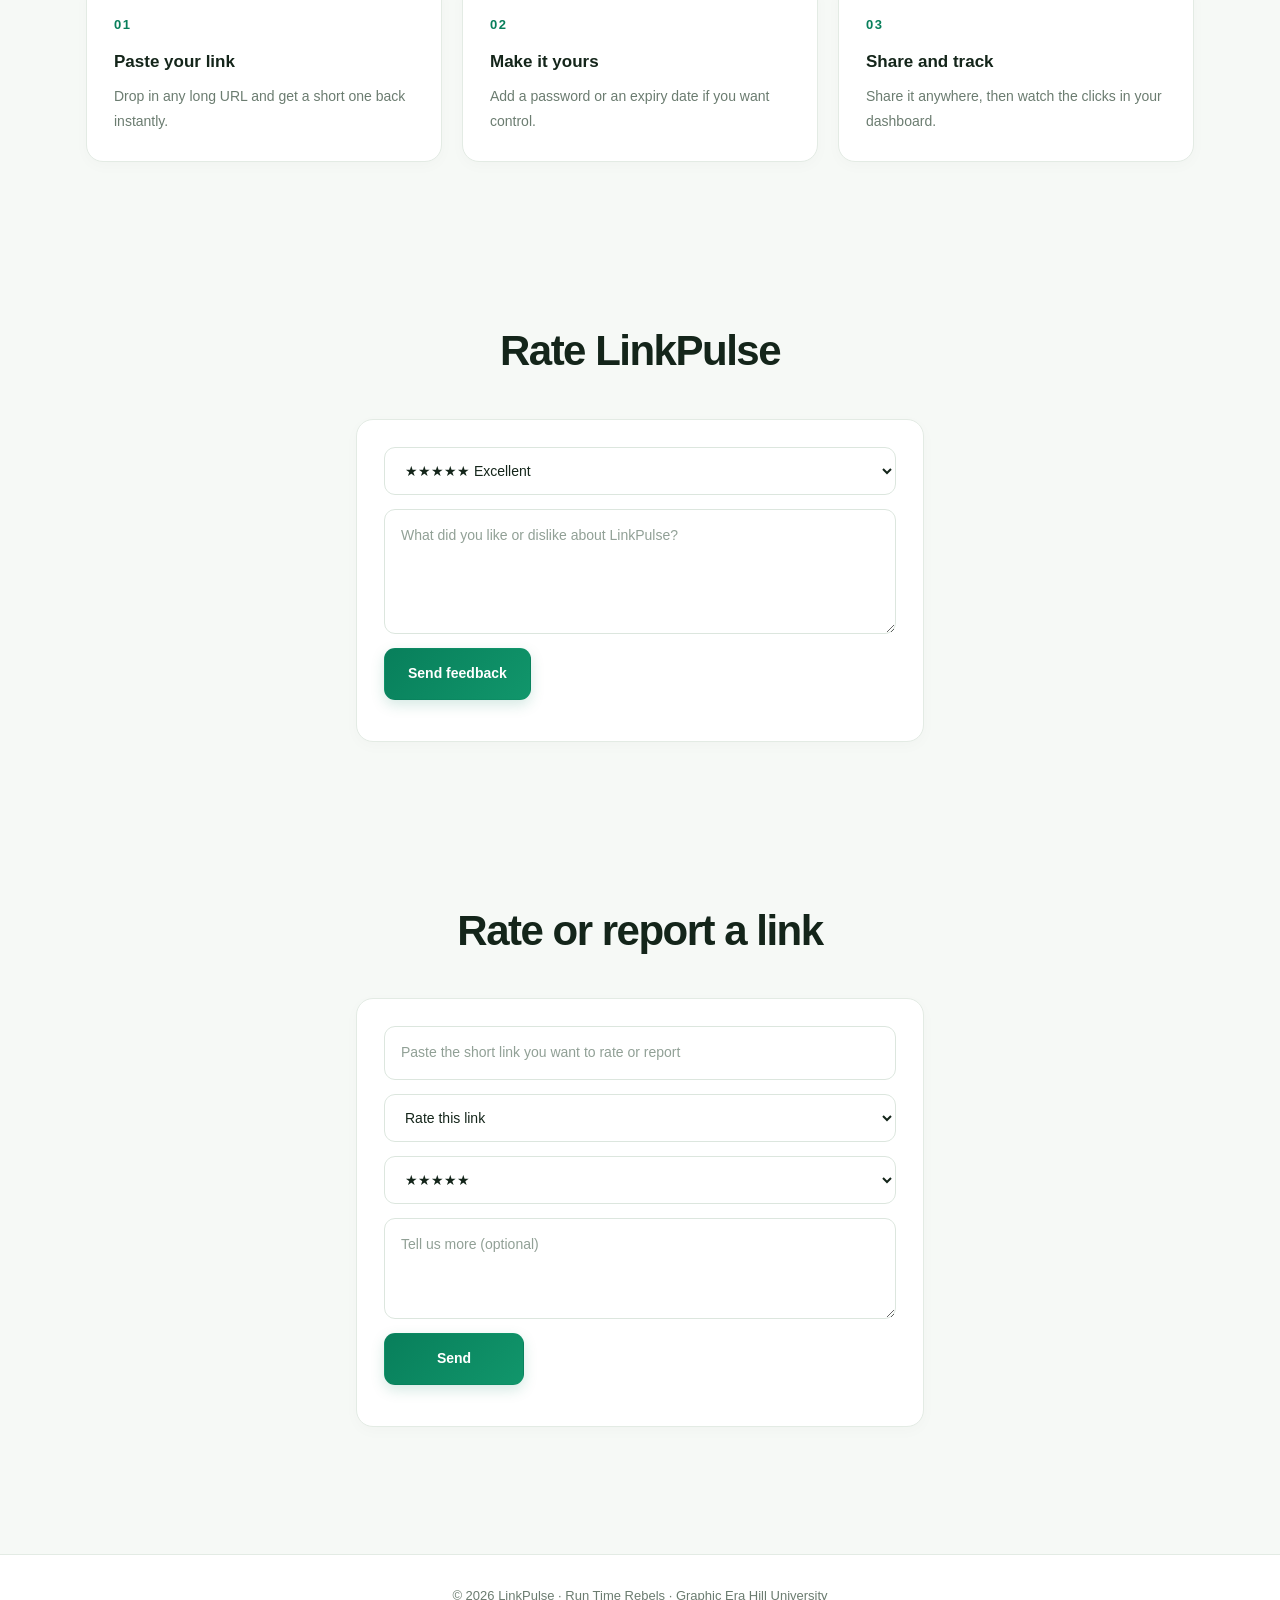
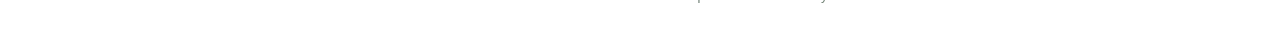
==== commit 087151bf: "Add feedback section with rating and comments" ====
--- a/templates/index.html
+++ b/templates/index.html
@@ -125,8 +125,25 @@
             </div>
         </section>
 
-       
-        <section id="feedback" class="section container narrow">
+       <section id="feedback" class="section container narrow">
+    <h2>Rate LinkPulse</h2>
+
+    <form id="site-feedback-form" class="card form">
+        <select id="sf-rating">
+            <option value="5">★★★★★ Excellent</option>
+            <option value="4">★★★★ Good</option>
+            <option value="3">★★★ Okay</option>
+            <option value="2">★★ Poor</option>
+            <option value="1">★ Bad</option>
+        </select>
+
+        <textarea id="sf-message" rows="4" placeholder="What did you like or dislike about LinkPulse?" required></textarea>
+
+        <button class="btn" type="submit">Send feedback</button>
+        <p id="sf-status" class="muted"></p>
+    </form>
+</section>
+        <section id="report" class="section container narrow">
             <h2>Rate or report a link</h2>
 
             <form id="feedback-form" class="card form">
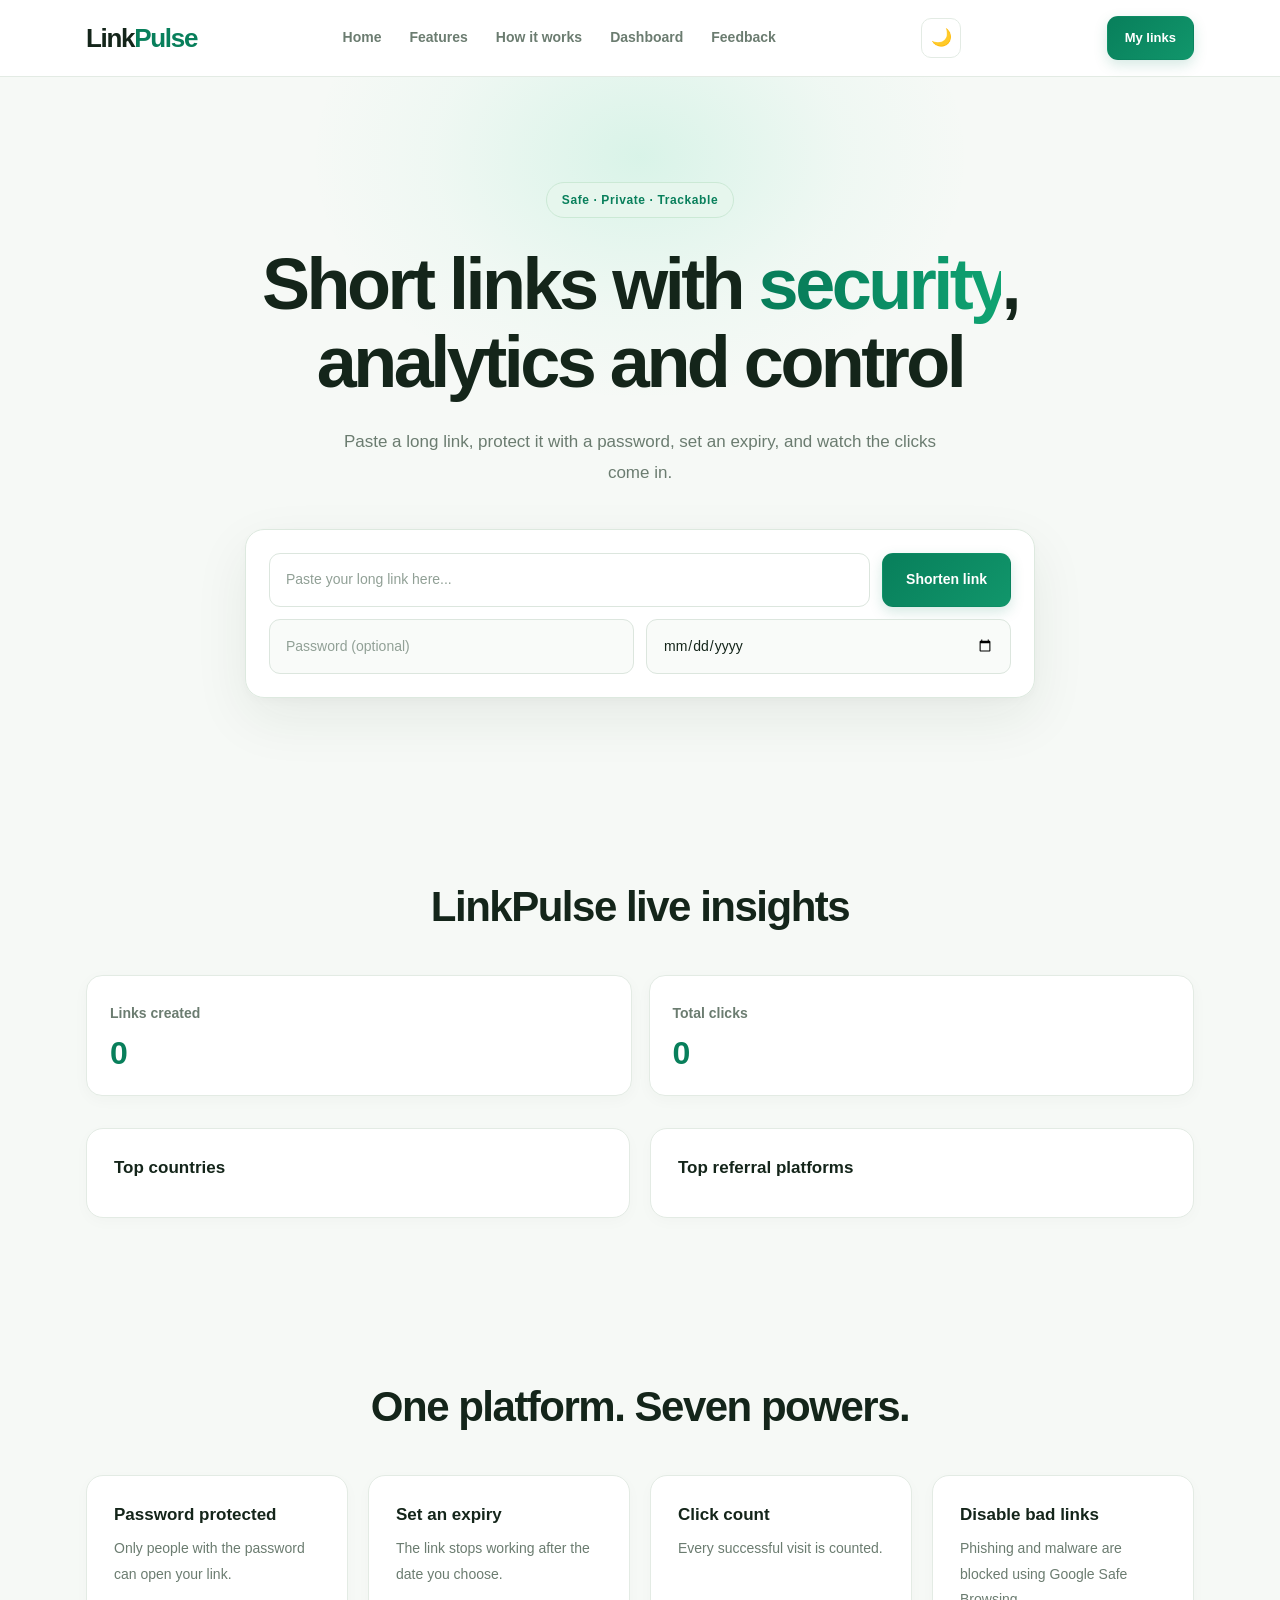
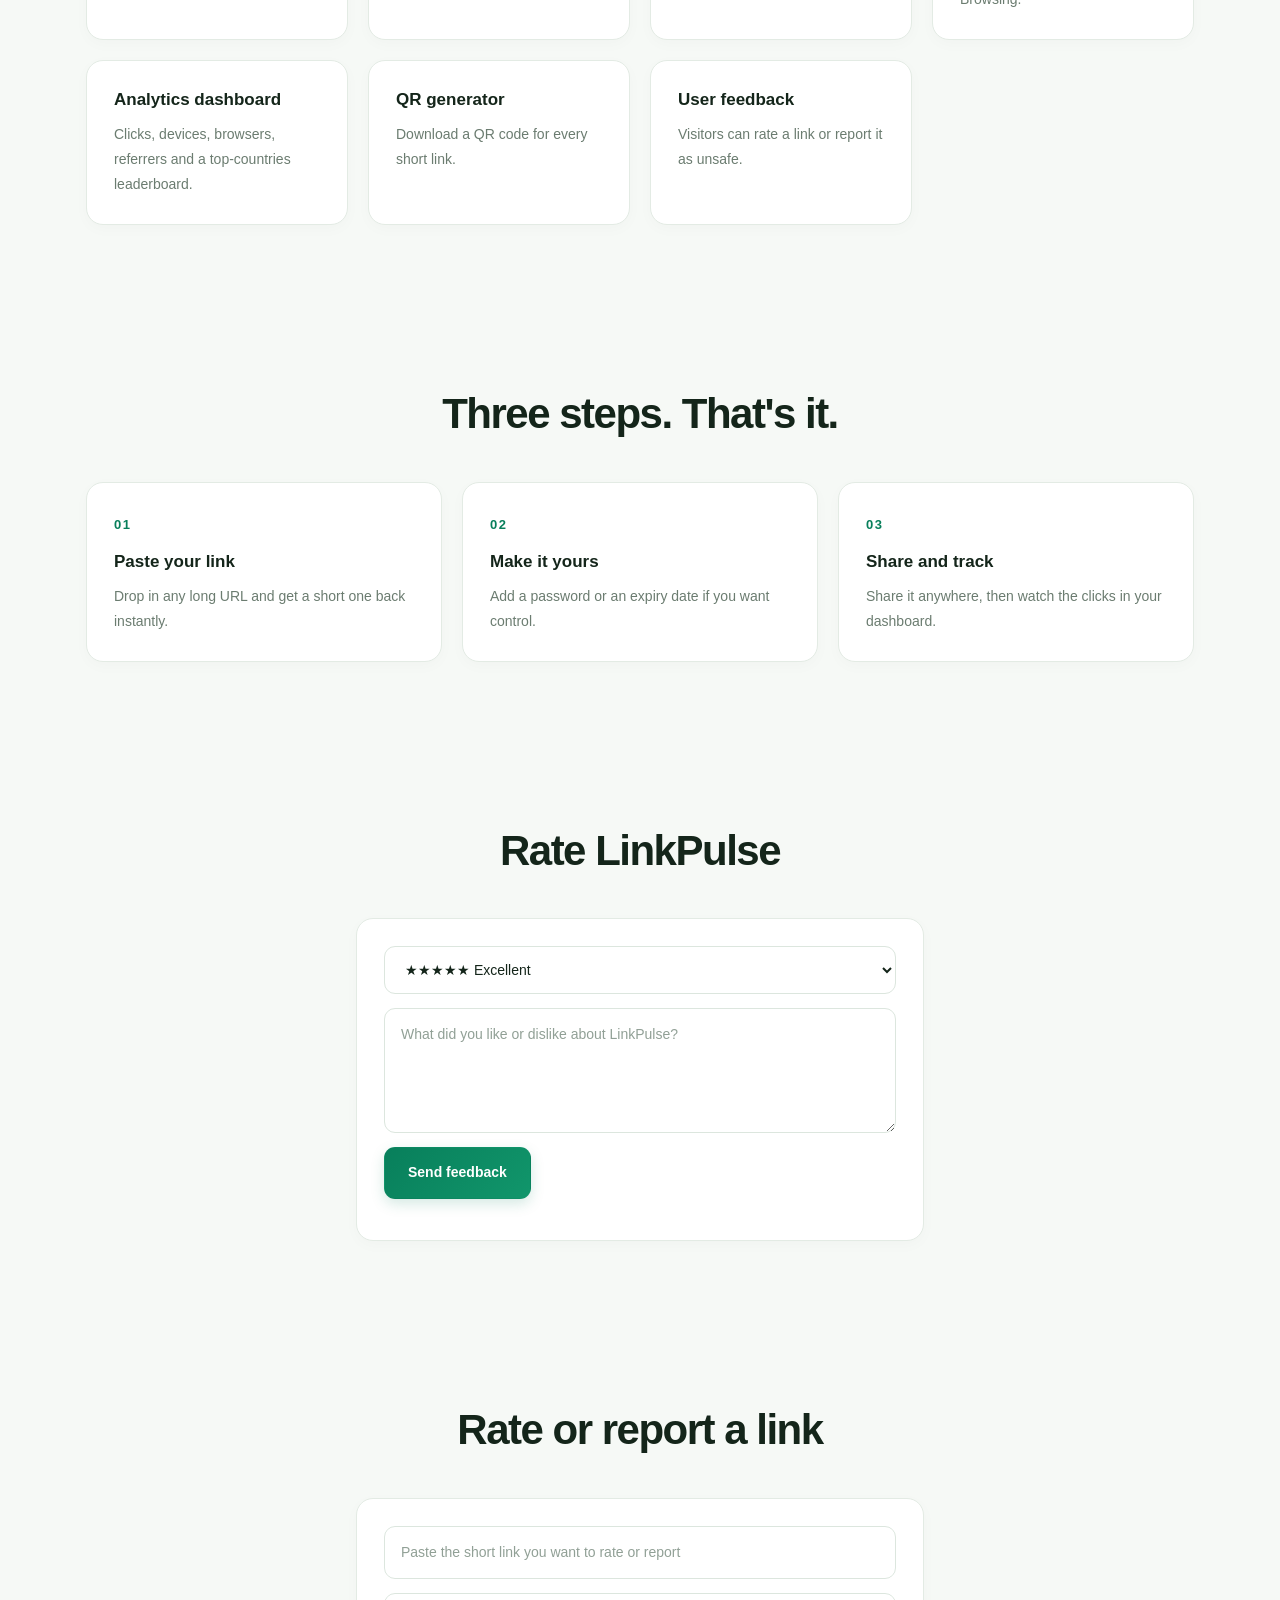
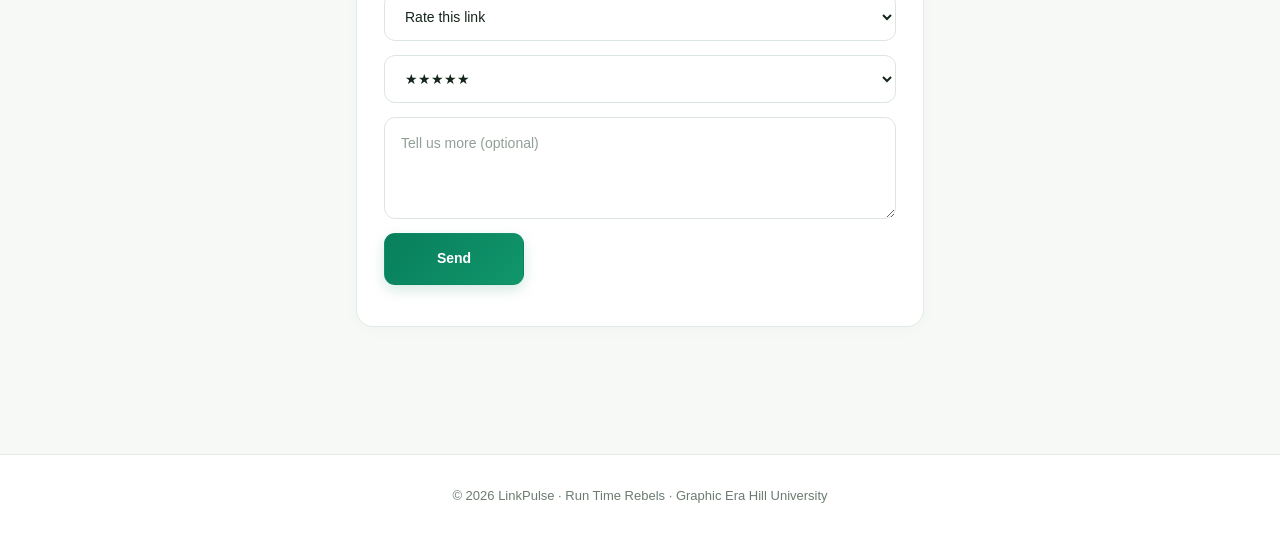
==== commit e42b766e: "Add live stats section to index.html" ====
--- a/templates/index.html
+++ b/templates/index.html
@@ -68,6 +68,26 @@
             </div>
         </section>
 
+        <section id="live-stats" class="section container">
+    <h2>LinkPulse live insights</h2>
+
+    <div class="stat-row">
+        <div class="stat"><span class="muted">Links created</span><b id="g-links">0</b></div>
+        <div class="stat"><span class="muted">Total clicks</span><b id="g-clicks">0</b></div>
+    </div>
+
+    <div class="grid">
+        <div class="card">
+            <h3>Top countries</h3>
+            <div id="g-countries"></div>
+        </div>
+        <div class="card">
+            <h3>Top referral platforms</h3>
+            <div id="g-referrers"></div>
+        </div>
+    </div>
+</section>
+        
         <section id="features" class="section container">
             <h2>One platform. Seven powers.</h2>
 
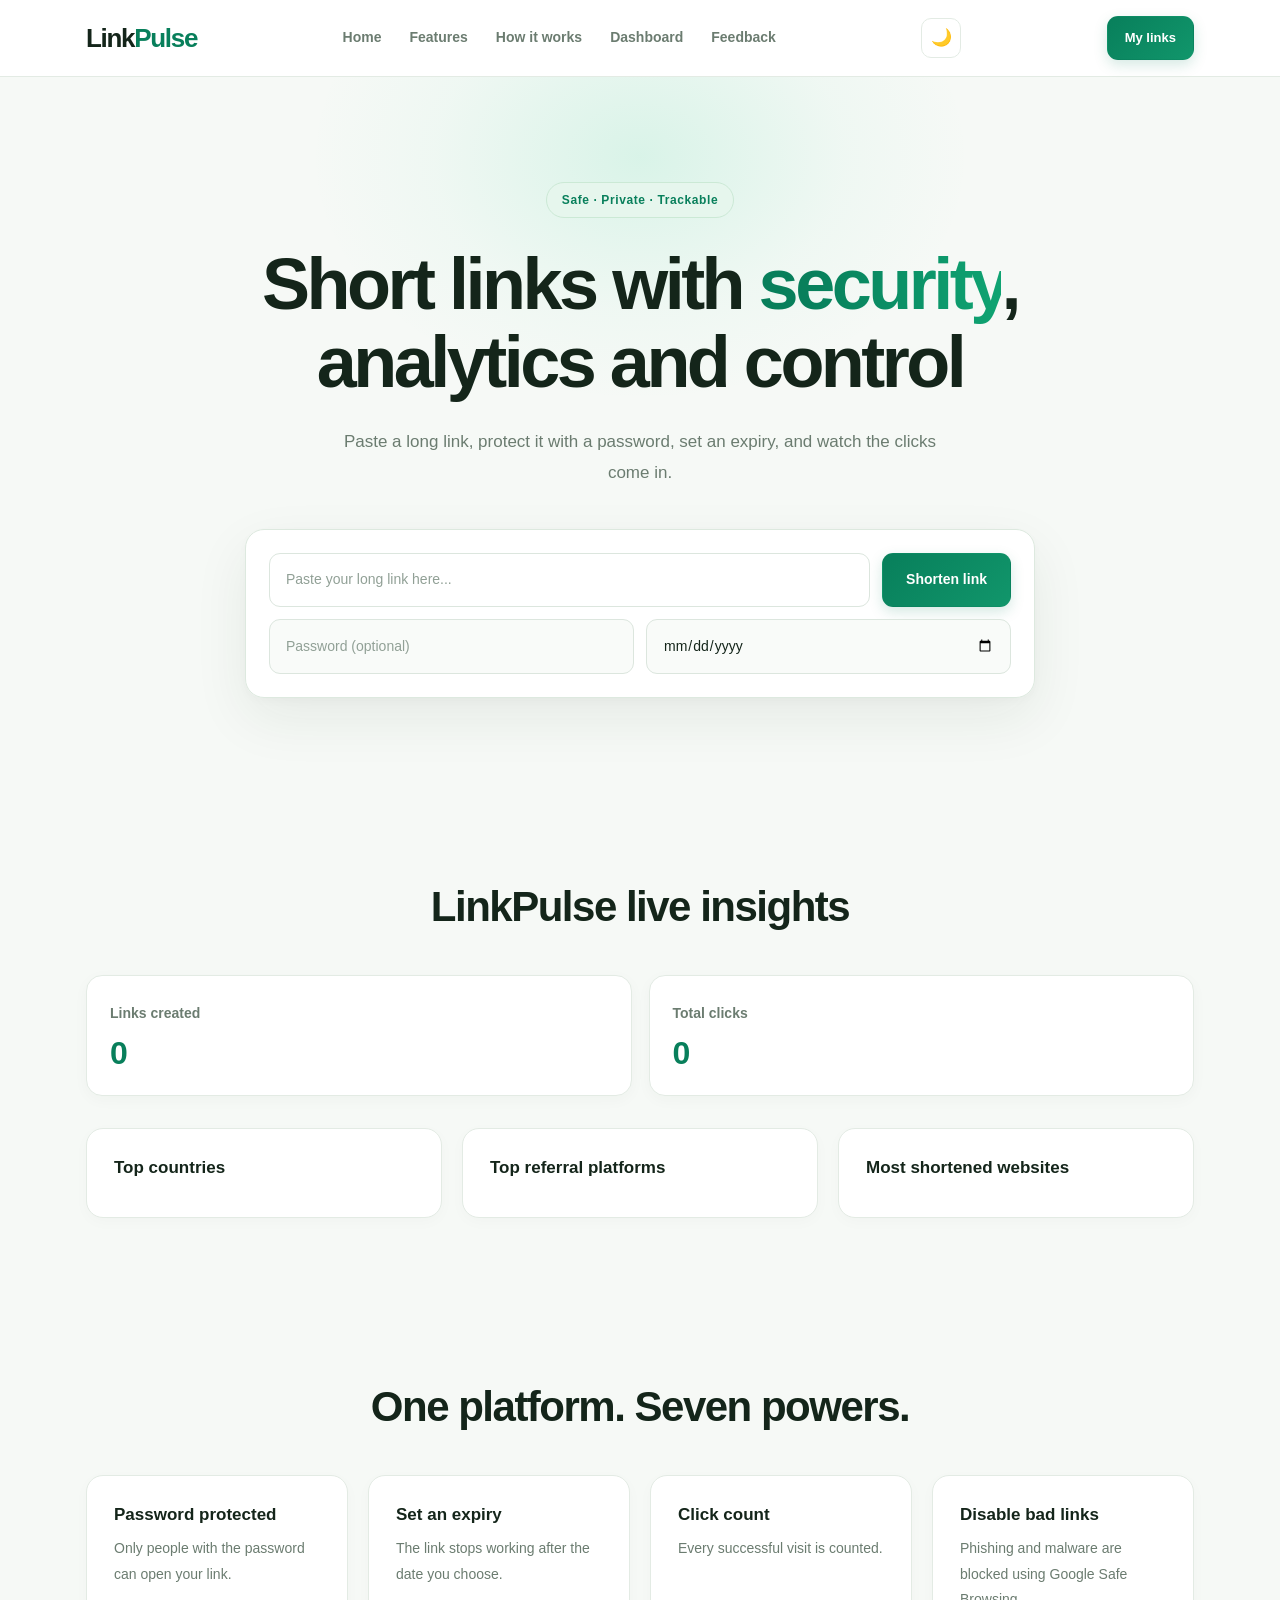
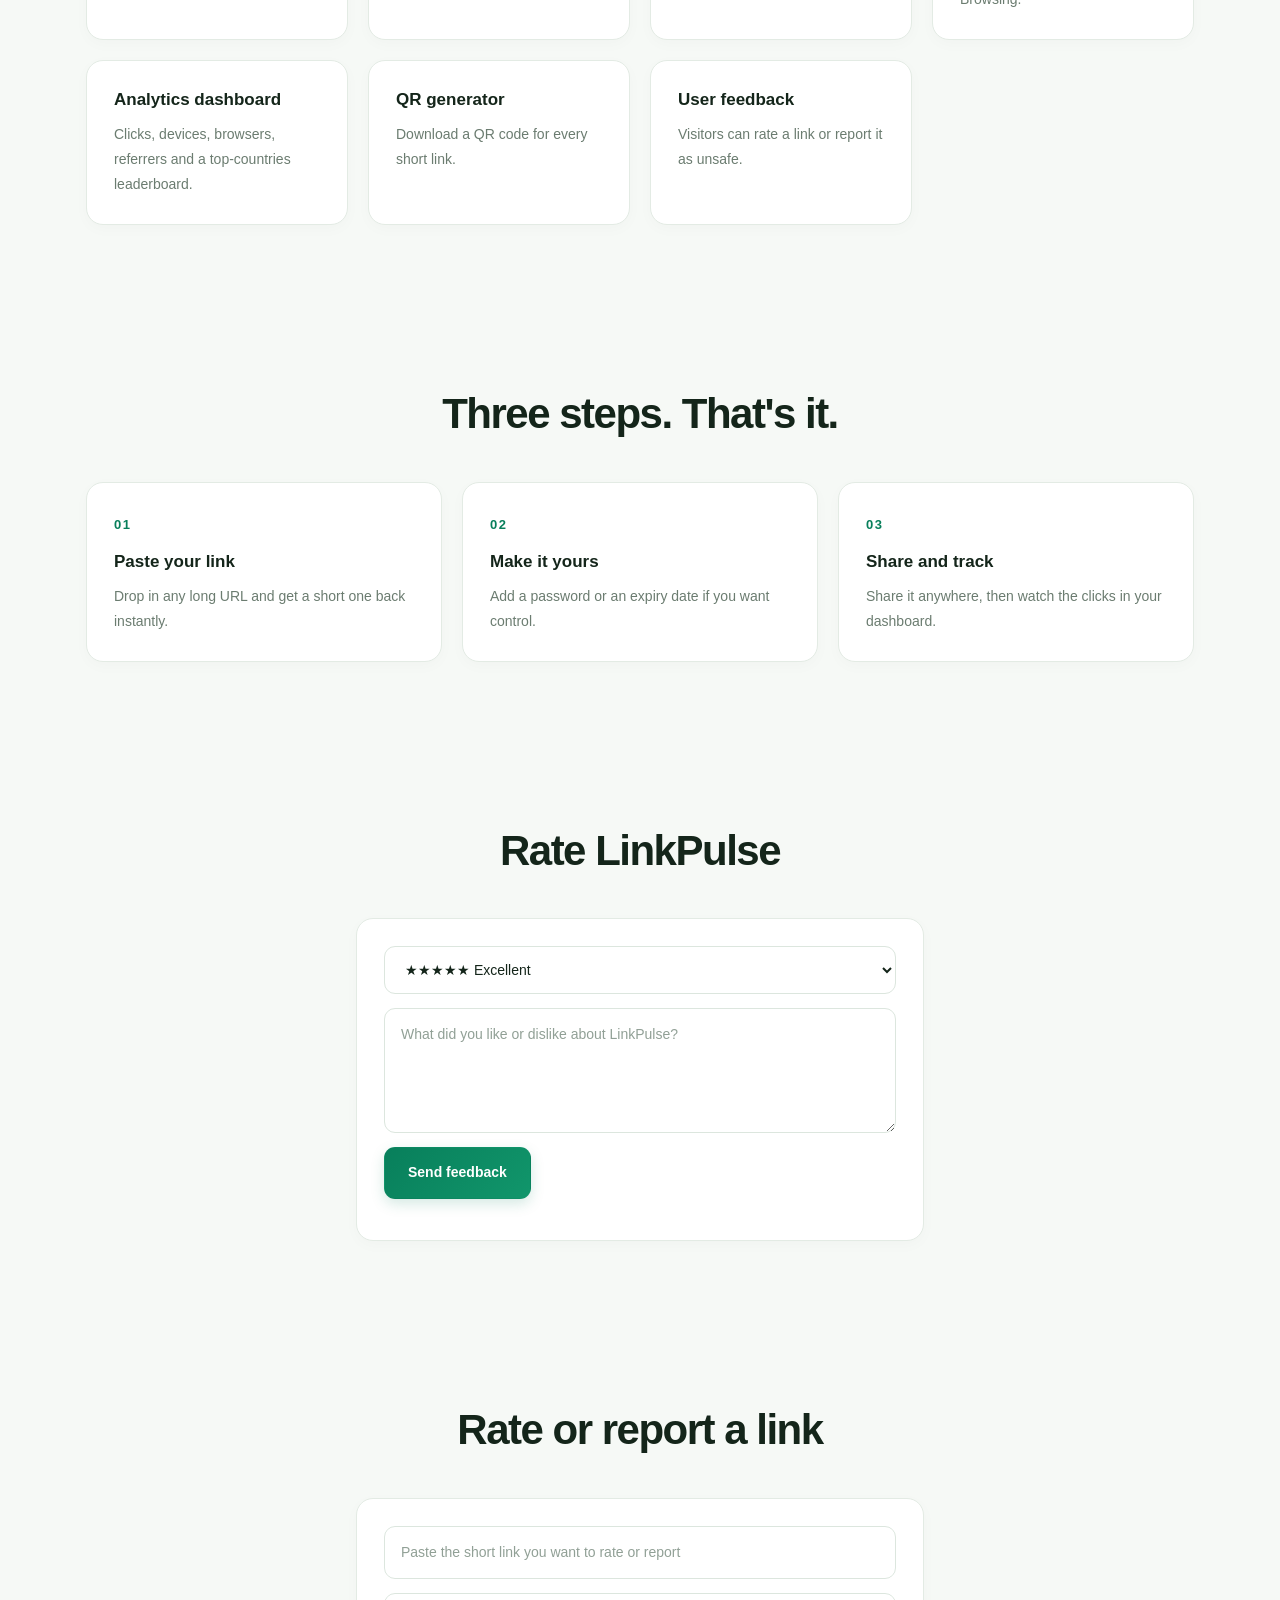
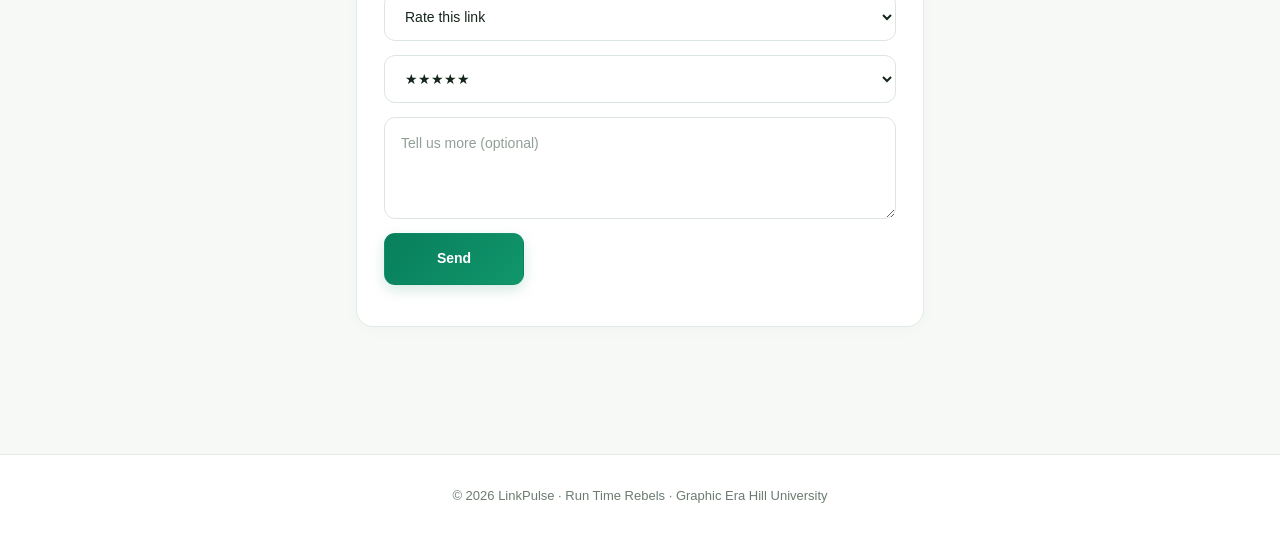
==== commit 4882eddc: "Add section for most shortened websites" ====
--- a/templates/index.html
+++ b/templates/index.html
@@ -85,6 +85,10 @@
             <h3>Top referral platforms</h3>
             <div id="g-referrers"></div>
         </div>
+        <div class="card">
+    <h3>Most shortened websites</h3>
+    <div id="g-sites"></div>
+</div>
     </div>
 </section>
         
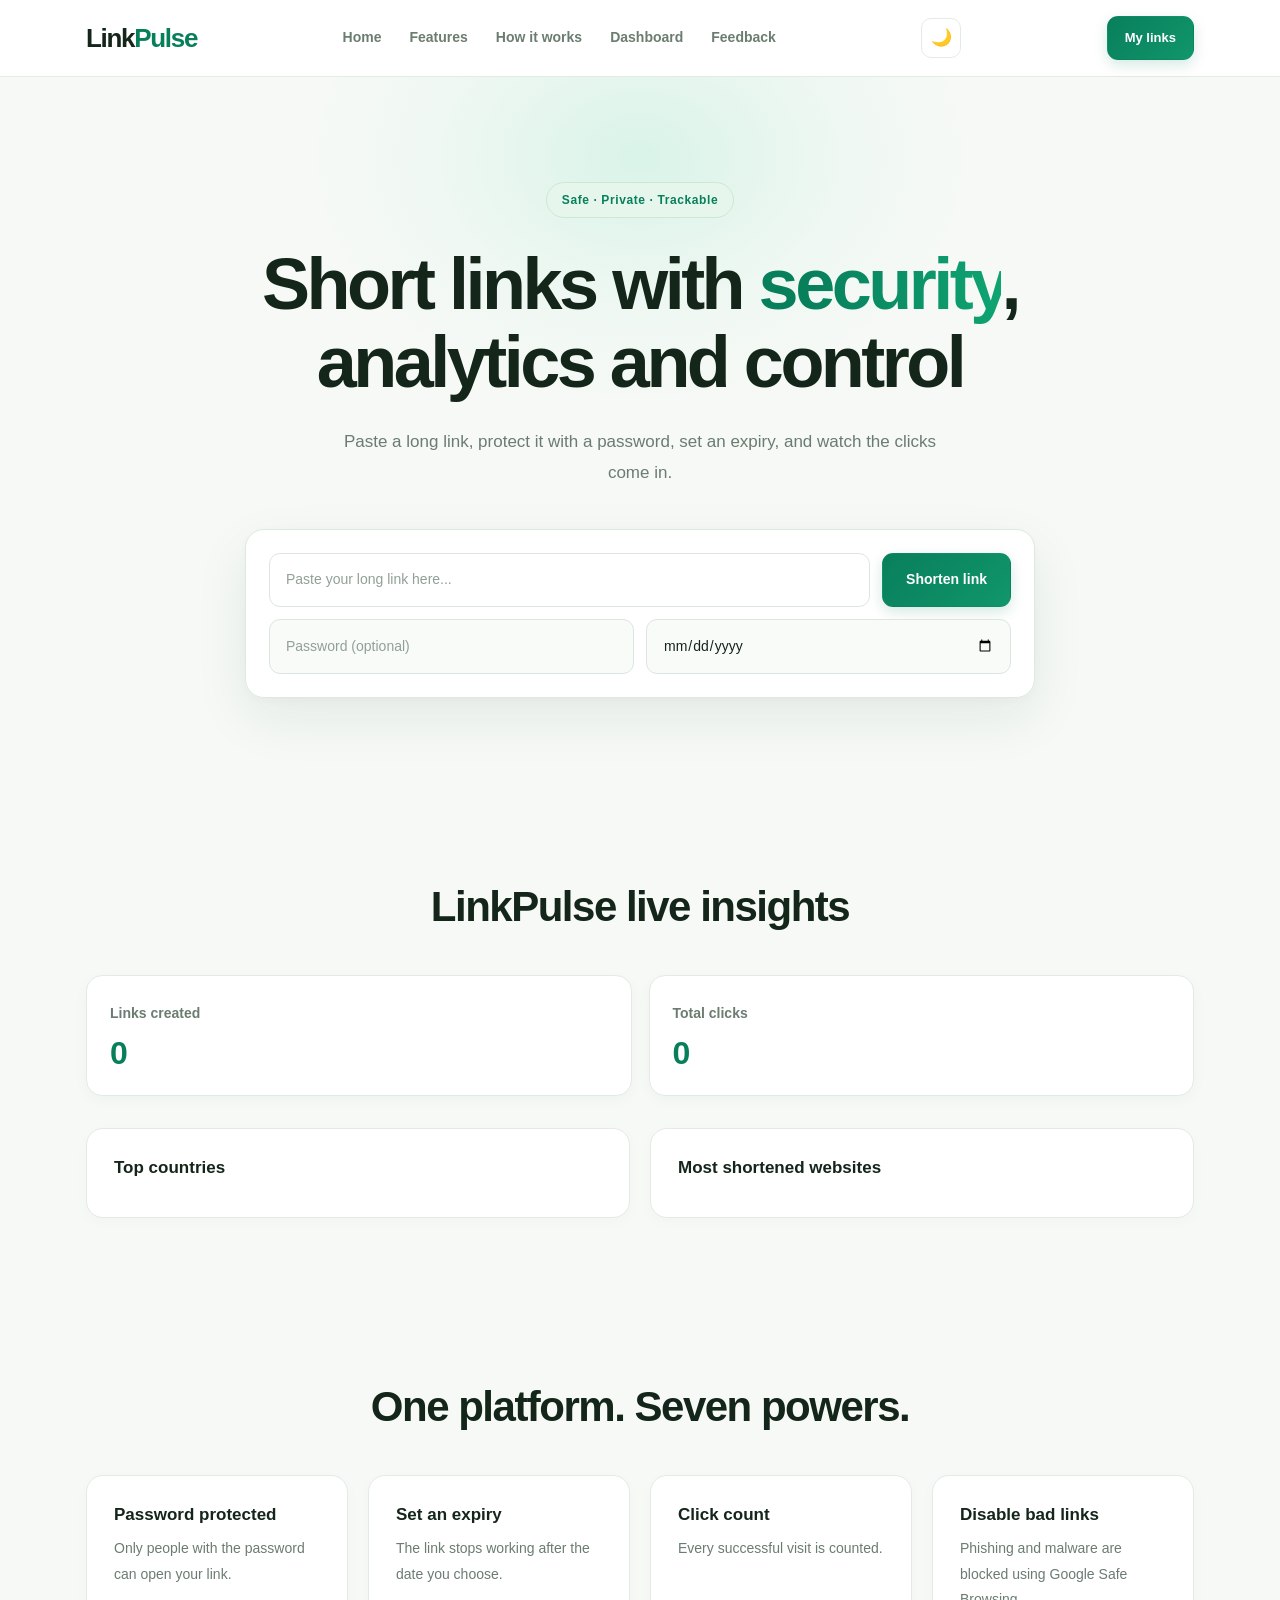
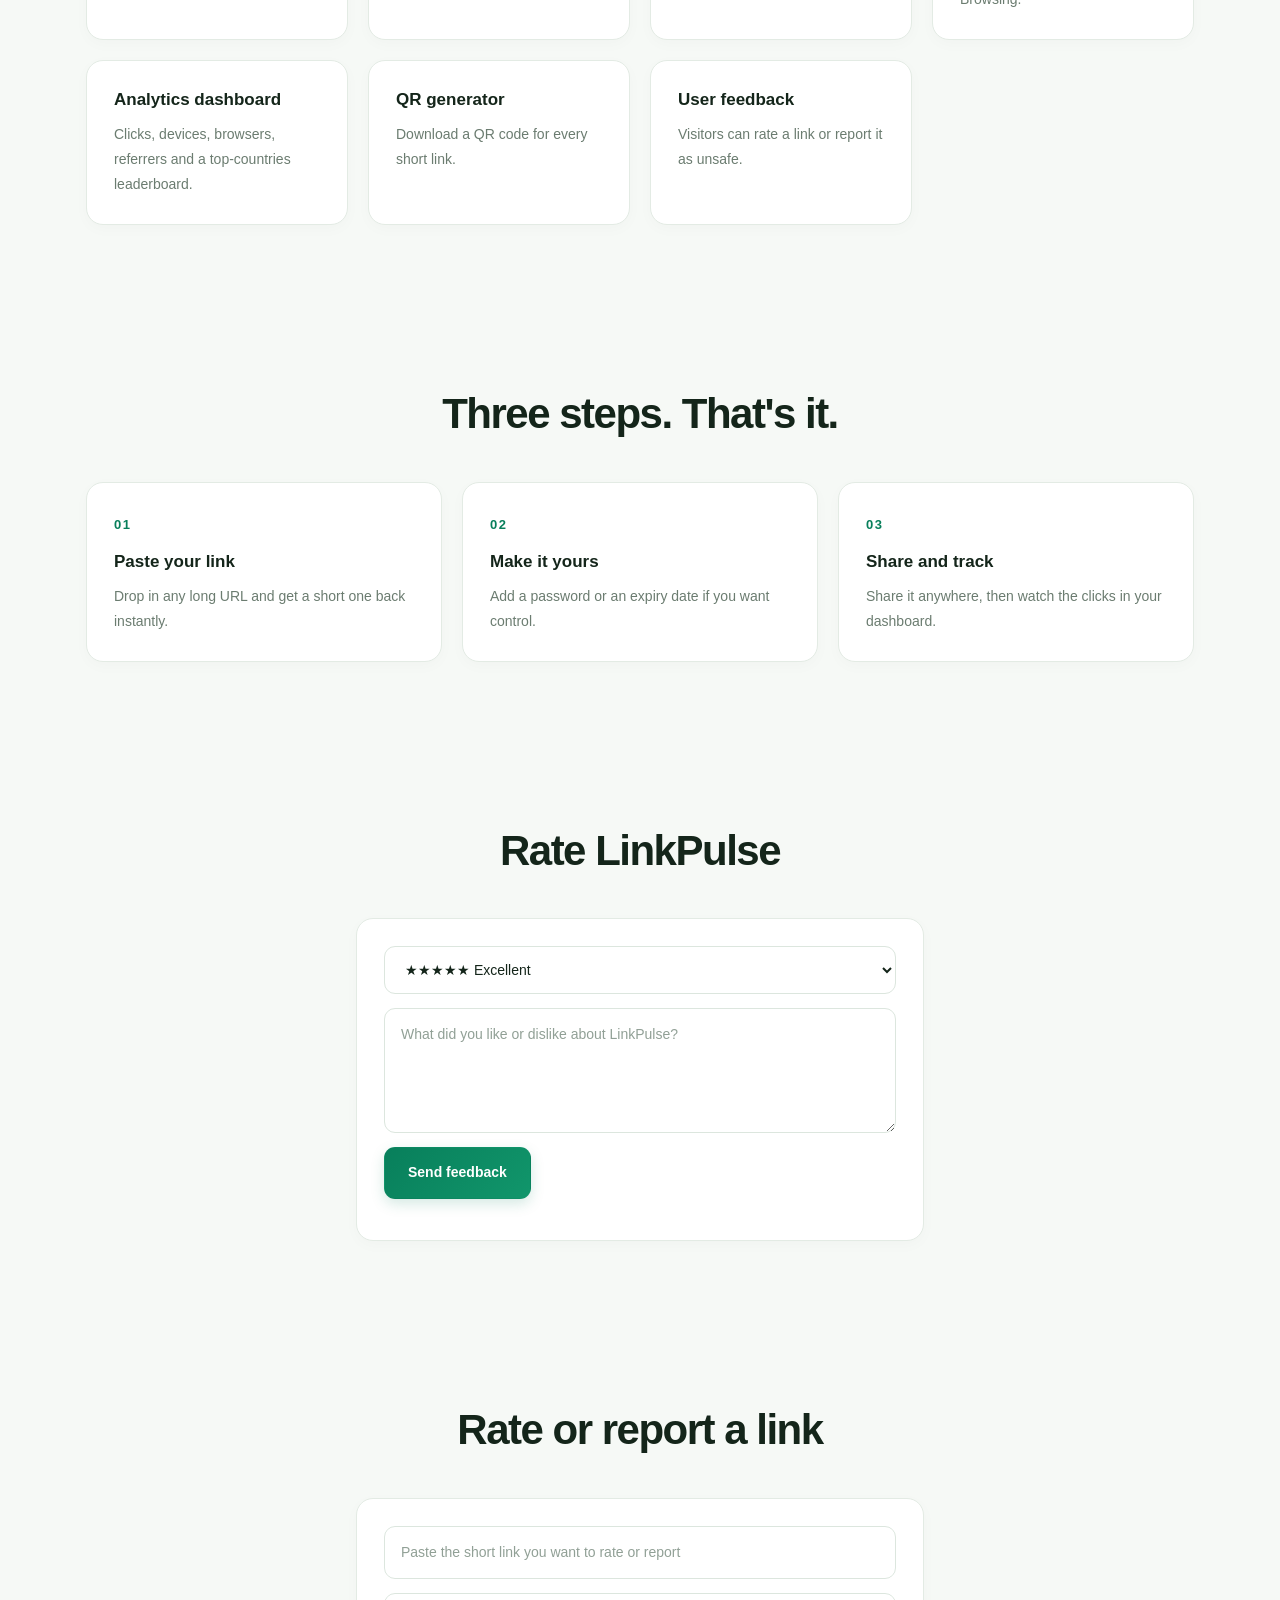
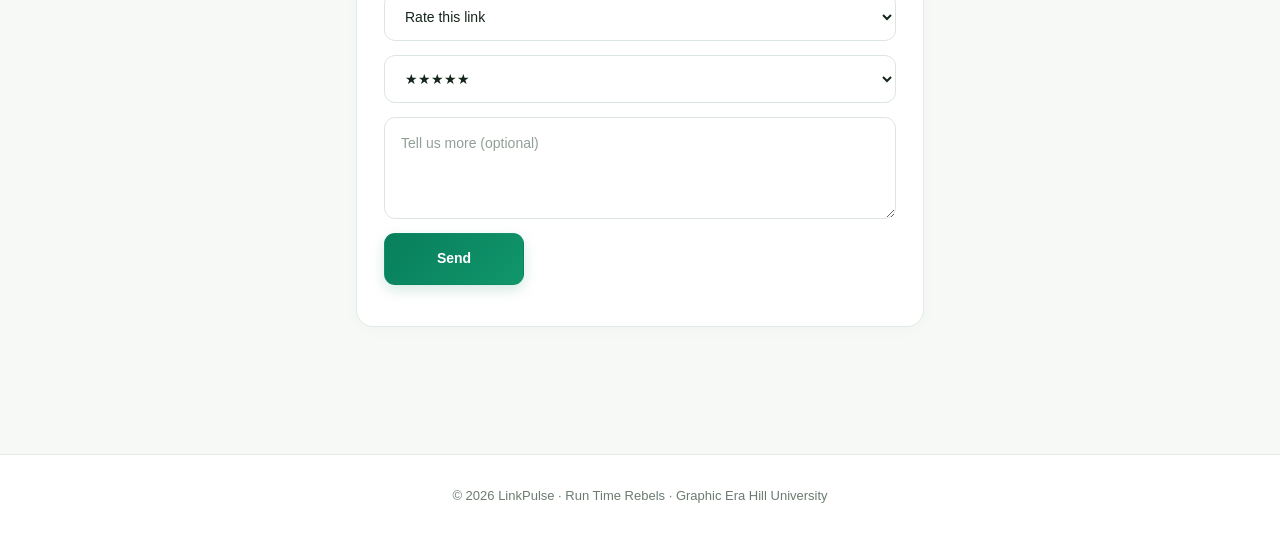
==== commit 05b6188c: "Remove 'Top referral platforms' section from index.html Removed section for 'Top referral platforms'" ====
--- a/templates/index.html
+++ b/templates/index.html
@@ -81,10 +81,7 @@
             <h3>Top countries</h3>
             <div id="g-countries"></div>
         </div>
-        <div class="card">
-            <h3>Top referral platforms</h3>
-            <div id="g-referrers"></div>
-        </div>
+       
         <div class="card">
     <h3>Most shortened websites</h3>
     <div id="g-sites"></div>
